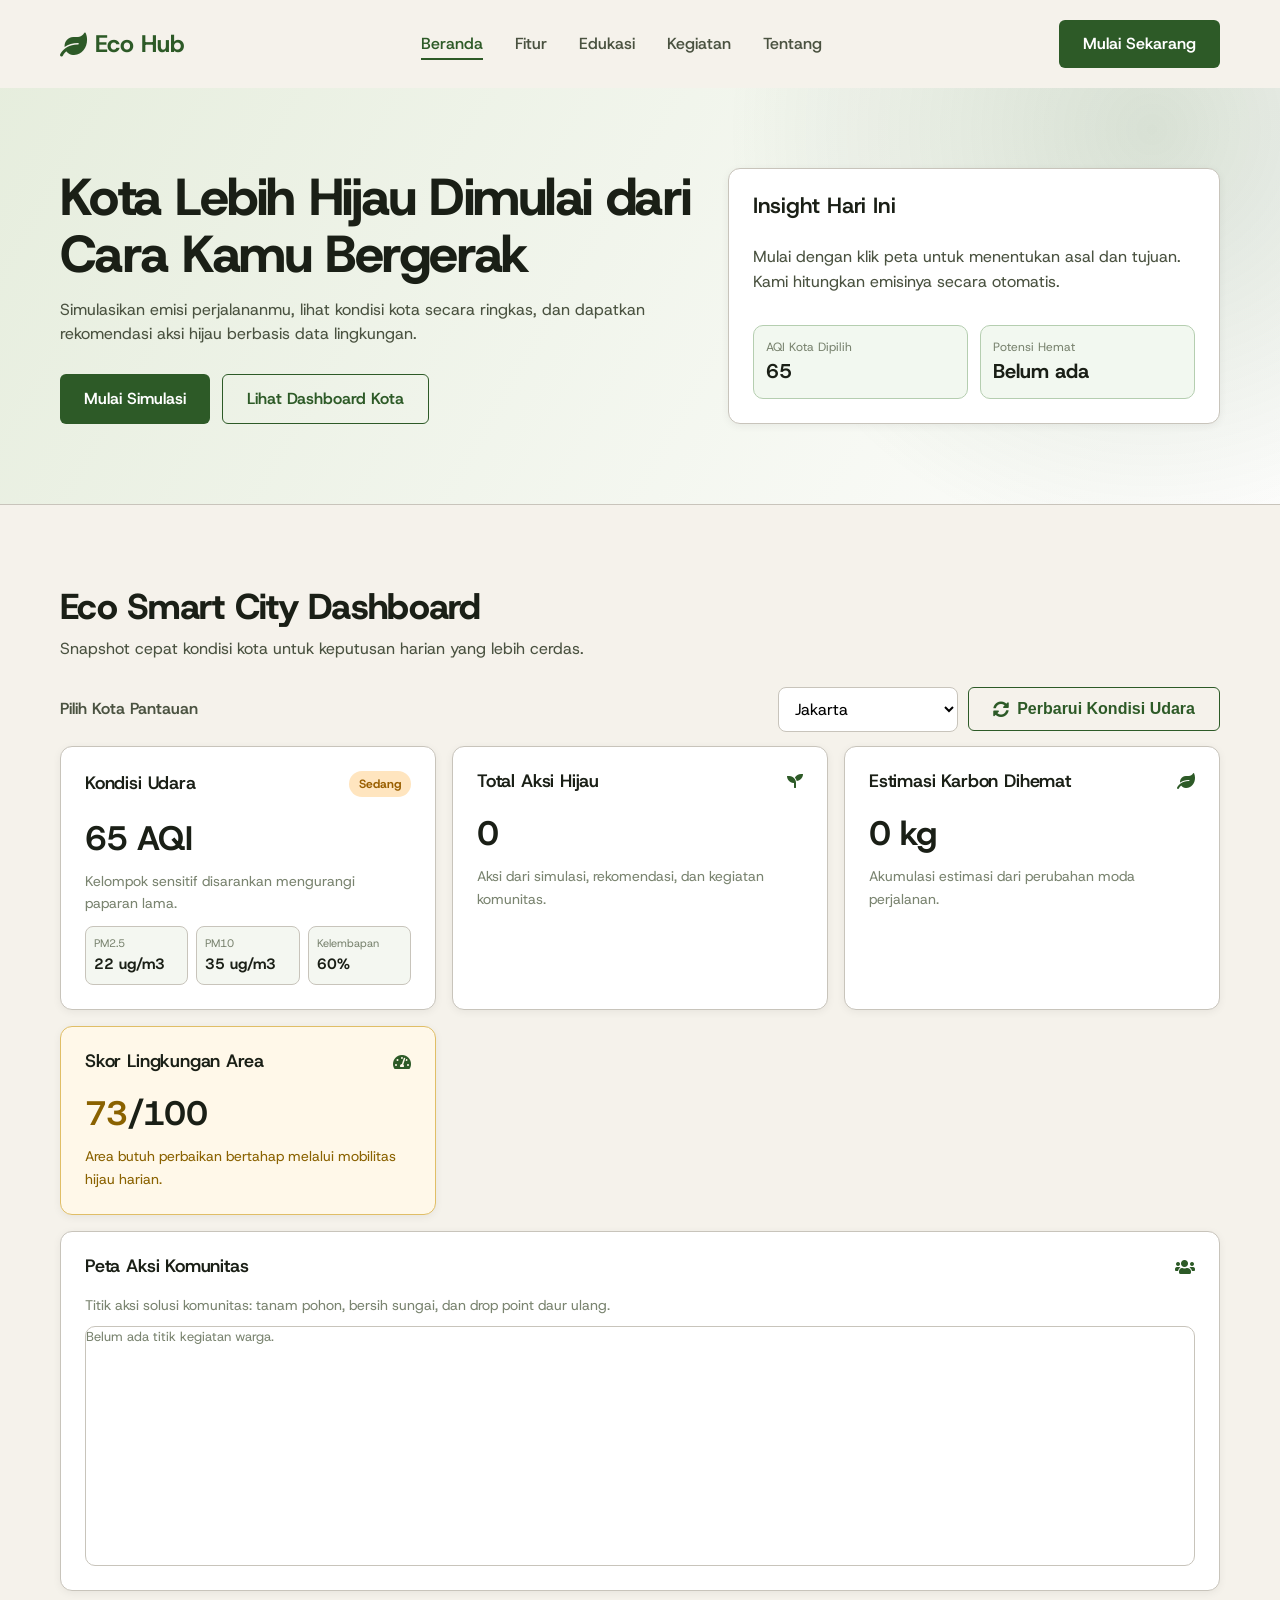
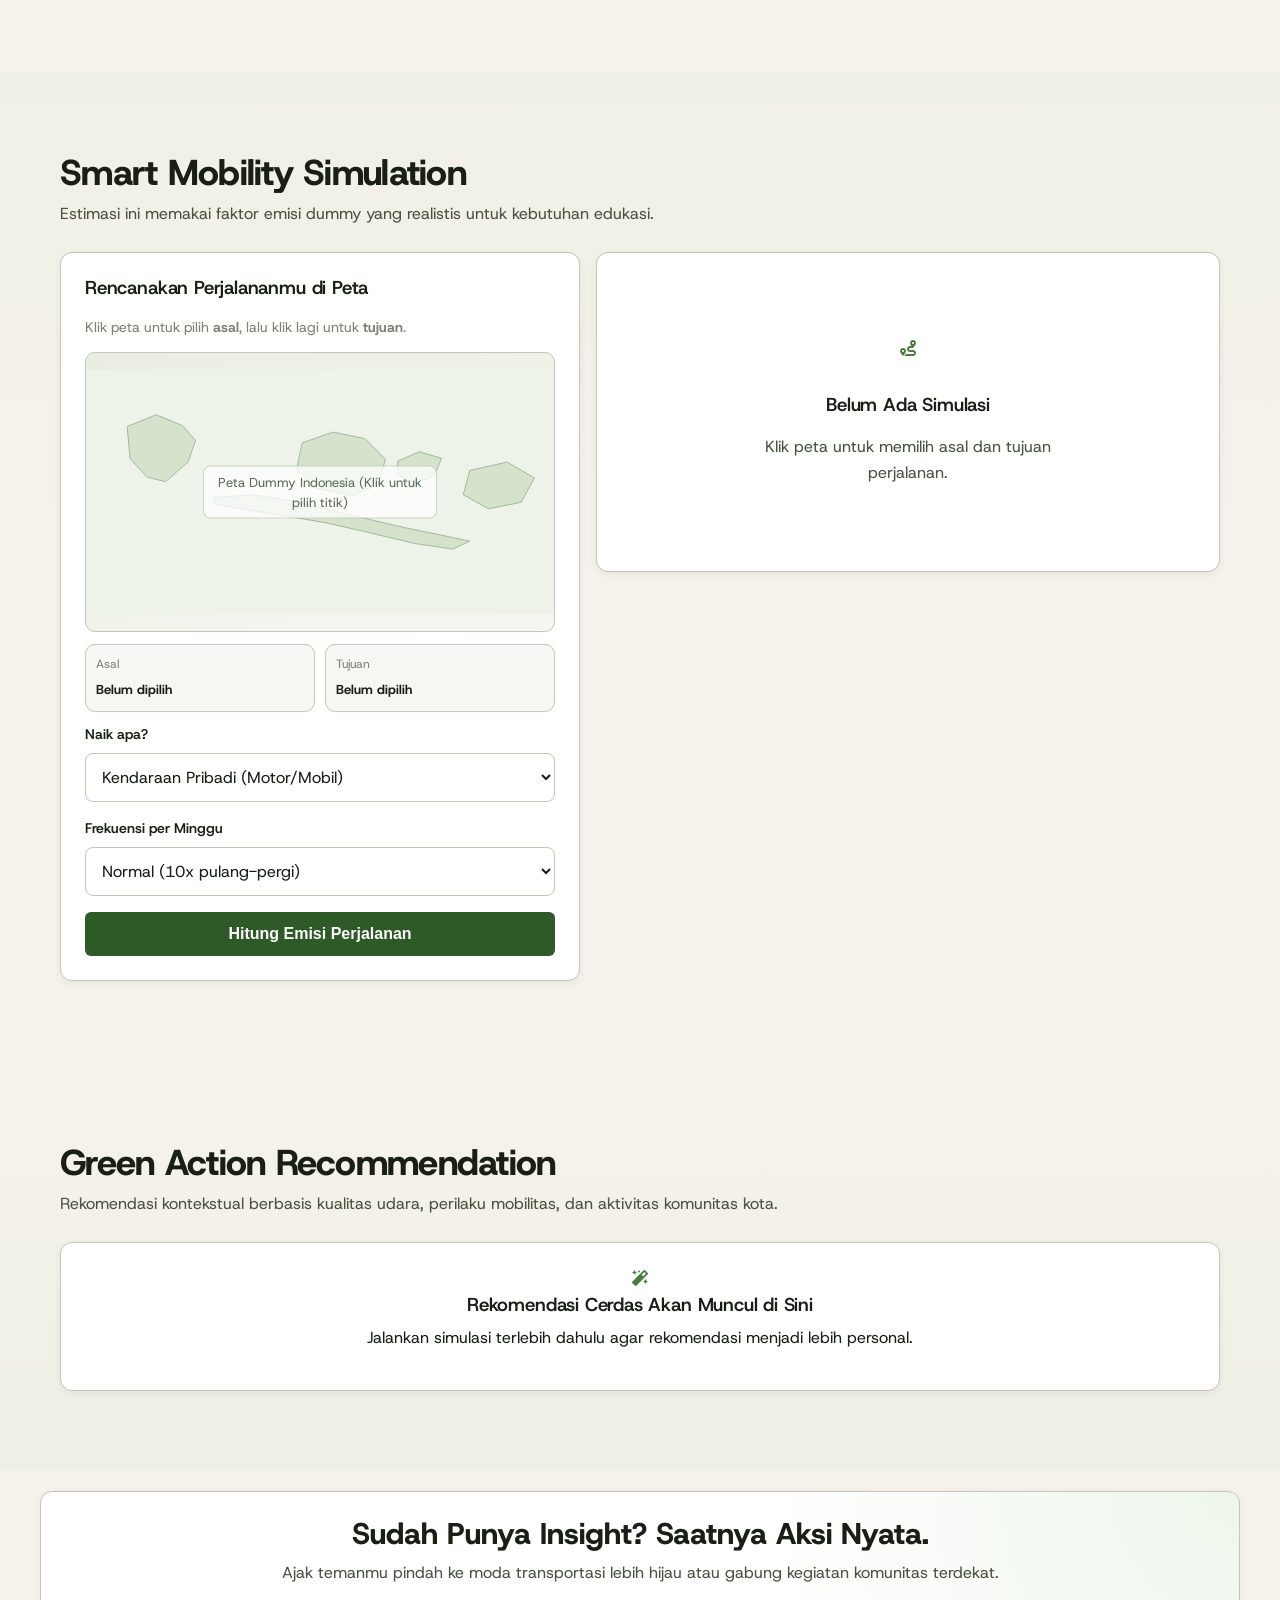
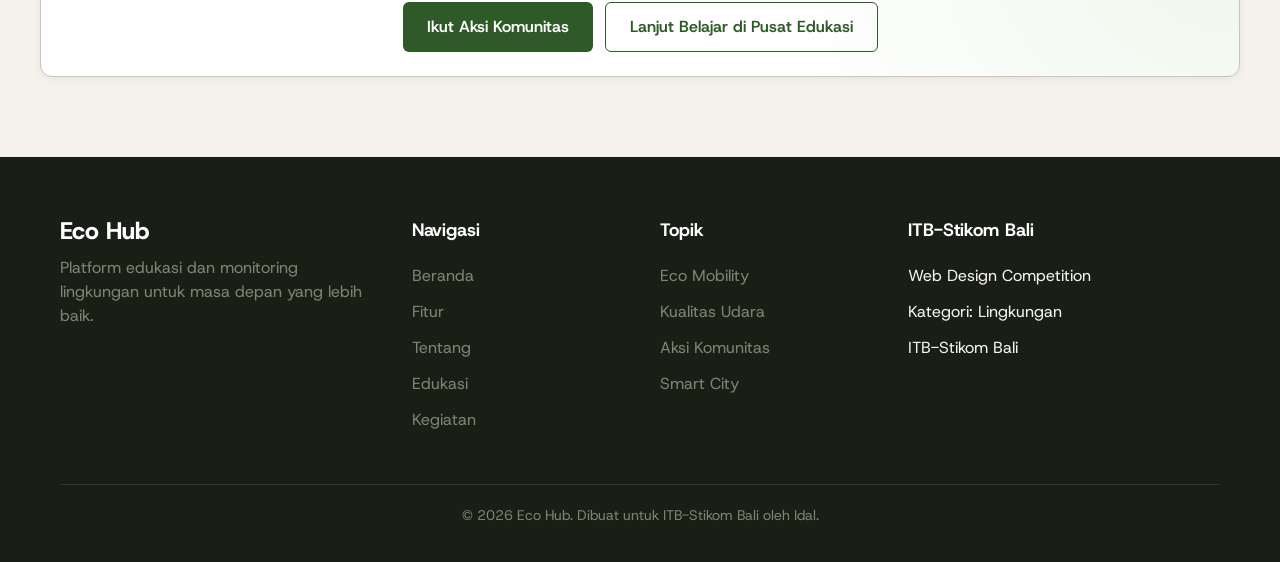
==== index.html @ 8e0c5261 "Initial commit" ====
<!doctype html>
<html lang="id">
  <head>
    <meta charset="UTF-8" />
    <meta name="viewport" content="width=device-width, initial-scale=1.0" />
    <title>Eco Hub - Eco Smart Mobility & City Insights</title>
    <meta
      name="description"
      content="Platform eco-smart city untuk simulasi mobilitas, insight emisi, kualitas udara, dan rekomendasi aksi hijau personal."
    />

    <link rel="preconnect" href="https://fonts.googleapis.com" />
    <link rel="preconnect" href="https://fonts.gstatic.com" crossorigin />
    <link
      href="https://fonts.googleapis.com/css2?family=Host+Grotesk:ital,wght@0,300;0,400;0,500;0,600;0,700;0,800;1,400&display=swap"
      rel="stylesheet"
    />

    <link rel="stylesheet" href="css/main.css" />
    <link rel="stylesheet" href="css/components.css" />
    <link rel="stylesheet" href="css/pages/mobility.css" />
  </head>

  <body>
    <nav class="navbar">
      <div class="container nav-container">
        <a href="index.html" class="nav-brand">
          <i class="fas fa-leaf" color="var(--color-green-primary)"></i>
          Eco Hub
        </a>

        <div class="nav-menu hide-mobile">
          <a href="index.html" class="nav-link active">Beranda</a>
          <a href="fitur.html" class="nav-link">Fitur</a>
          <a href="konten.html" class="nav-link">Edukasi</a>
          <a href="kegiatan.html" class="nav-link">Kegiatan</a>
          <a href="about.html" class="nav-link">Tentang</a>
        </div>

        <a href="index.html#mobility-sim" class="btn btn-primary hide-mobile">Mulai Sekarang</a>

        <button class="hamburger" aria-label="Menu">
          <span></span>
          <span></span>
          <span></span>
        </button>
      </div>
    </nav>

    <div class="mobile-menu-overlay"></div>
    <div class="mobile-menu">
      <div class="mobile-nav-list">
        <a href="index.html" class="mobile-nav-link">Beranda</a>
        <a href="fitur.html" class="mobile-nav-link">Fitur</a>
        <a href="konten.html" class="mobile-nav-link">Edukasi</a>
        <a href="kegiatan.html" class="mobile-nav-link">Kegiatan</a>
        <a href="about.html" class="mobile-nav-link">Tentang</a>
        <a href="index.html#mobility-sim" class="btn btn-primary btn-full" style="margin-top: 20px">Mulai Sekarang</a>
      </div>
    </div>

    <header class="mobility-hero section">
      <div class="container hero-wrap fade-up">
        <div class="hero-text">
          <h1>Kota Lebih Hijau Dimulai dari Cara Kamu Bergerak</h1>
          <p>
            Simulasikan emisi perjalananmu, lihat kondisi kota secara ringkas,
            dan dapatkan rekomendasi aksi hijau berbasis data lingkungan.
          </p>
          <div class="hero-actions">
            <a href="#mobility-sim" class="btn btn-primary">Mulai Simulasi</a>
            <a href="#city-dashboard" class="btn btn-outline">Lihat Dashboard Kota</a>
          </div>
        </div>
        <div class="hero-insight card fade-up" style="animation-delay: 0.1s">
          <h3>Insight Hari Ini</h3>
          <p id="hero-insight-text">Memuat insight kota...</p>
          <div class="insight-kpis">
            <div>
              <span class="kpi-label">AQI Kota Dipilih</span>
              <strong id="hero-aqi">--</strong>
            </div>
            <div>
              <span class="kpi-label">Potensi Hemat</span>
              <strong id="hero-saving">--</strong>
            </div>
          </div>
        </div>
      </div>
    </header>

    <section id="city-dashboard" class="section">
      <div class="container">
        <div class="section-head fade-up">
          <h2>Eco Smart City Dashboard</h2>
          <p>Snapshot cepat kondisi kota untuk keputusan harian yang lebih cerdas.</p>
        </div>

        <div class="dashboard-toolbar fade-up" style="animation-delay: 0.05s">
          <label for="dashboard-city-select">Pilih Kota Pantauan</label>
          <div class="toolbar-controls">
            <select id="dashboard-city-select" aria-label="Pilih kota untuk kondisi udara">
              <option value="Jakarta">Jakarta</option>
              <option value="Bandung">Bandung</option>
              <option value="Bekasi">Bekasi</option>
              <option value="Bogor">Bogor</option>
              <option value="Depok">Depok</option>
              <option value="Tangerang">Tangerang</option>
              <option value="Semarang">Semarang</option>
              <option value="Surabaya">Surabaya</option>
              <option value="Malang">Malang</option>
              <option value="Yogyakarta">Yogyakarta</option>
              <option value="Denpasar">Denpasar</option>
              <option value="Medan">Medan</option>
              <option value="Palembang">Palembang</option>
              <option value="Batam">Batam</option>
              <option value="Pontianak">Pontianak</option>
              <option value="Balikpapan">Balikpapan</option>
              <option value="Samarinda">Samarinda</option>
              <option value="Banjarmasin">Banjarmasin</option>
              <option value="Makassar">Makassar</option>
              <option value="Manado">Manado</option>
            </select>
            <button id="refresh-dashboard-aqi" class="btn btn-outline" type="button">
              <i class="fas fa-sync-alt" size="16" aria-hidden="true"></i>
              <span class="btn-label">Perbarui Kondisi Udara</span>
            </button>
          </div>
        </div>

        <div class="dashboard-grid">
          <article class="city-widget card dashboard-card-air fade-up" style="animation-delay: 0.1s">
            <div class="widget-head">
              <h3>Kondisi Udara</h3>
              <span id="aqi-badge" class="state-chip">Memuat...</span>
            </div>
            <div class="widget-value"><span id="dashboard-aqi">--</span> AQI</div>
            <p id="aqi-desc" class="widget-note">Data sedang disiapkan.</p>
            <div class="air-detail-grid">
              <div>
                <small>PM2.5</small>
                <strong id="dashboard-pm25">--</strong>
              </div>
              <div>
                <small>PM10</small>
                <strong id="dashboard-pm10">--</strong>
              </div>
              <div>
                <small>Kelembapan</small>
                <strong id="dashboard-humidity">--</strong>
              </div>
            </div>
          </article>

          <details id="dashboard-more-mobile" class="dashboard-more-toggle fade-up" style="animation-delay: 0.12s">
            <summary>Lihat Selengkapnya</summary>
          </details>

          <article class="city-widget card dashboard-card-actions fade-up" style="animation-delay: 0.25s">
            <div class="widget-head">
              <h3>Total Aksi Hijau</h3>
              <i class="fas fa-seedling"></i>
            </div>
            <div class="widget-value" id="dashboard-actions">0</div>
            <p class="widget-note">Aksi dari simulasi, rekomendasi, dan kegiatan komunitas.</p>
          </article>

          <article class="city-widget card dashboard-card-saved mobile-more-item fade-up" style="animation-delay: 0.3s">
            <div class="widget-head">
              <h3>Estimasi Karbon Dihemat</h3>
              <i class="fas fa-leaf"></i>
            </div>
            <div class="widget-value"><span id="dashboard-saved">0</span> kg</div>
            <p class="widget-note">Akumulasi estimasi dari perubahan moda perjalanan.</p>
          </article>

          <article class="city-widget card dashboard-card-score fade-up" style="animation-delay: 0.35s">
            <div class="widget-head">
              <h3>Skor Lingkungan Area</h3>
              <i class="fas fa-tachometer-alt"></i>
            </div>
            <div class="widget-value"><span id="area-score">--</span>/100</div>
            <p id="area-score-note" class="widget-note">Menunggu data AQI area.</p>
          </article>

          <article class="city-widget card action-map-widget mobile-more-item fade-up" style="animation-delay: 0.4s">
            <div class="widget-head">
              <h3>Peta Aksi Komunitas</h3>
              <i class="fas fa-users"></i>
            </div>
            <p class="widget-note">Titik aksi solusi komunitas: tanam pohon, bersih sungai, dan drop point daur ulang.</p>
            <div id="community-action-map" class="community-action-map" aria-label="Peta aksi komunitas"></div>
          </article>

        </div>
      </div>
    </section>

    <section id="mobility-sim" class="section mobility-section">
      <div class="container">
        <div class="section-head fade-up">
          <h2>Smart Mobility Simulation</h2>
          <p>Estimasi ini memakai faktor emisi dummy yang realistis untuk kebutuhan edukasi.</p>
        </div>

        <div class="mobility-layout">
          <form id="mobility-form" class="card mobility-form fade-up" aria-label="Form simulasi mobilitas">
            <h3>Rencanakan Perjalananmu di Peta</h3>
            <p class="widget-note">
              Klik peta untuk pilih <strong>asal</strong>, lalu klik lagi untuk <strong>tujuan</strong>.
            </p>

            <div id="mobility-map" class="mobility-map" aria-label="Peta rute mobilitas"></div>

            <div class="point-grid">
              <div class="point-pill">
                <span>Asal</span>
                <strong id="from-point-label">Belum dipilih</strong>
              </div>
              <div class="point-pill">
                <span>Tujuan</span>
                <strong id="to-point-label">Belum dipilih</strong>
              </div>
            </div>

            <div class="form-group">
              <label for="mode-select">Naik apa?</label>
              <select id="mode-select" required>
                <option value="walk">Jalan Kaki</option>
                <option value="bike">Sepeda</option>
                <option value="bus">Bus / Transportasi Umum</option>
                <option value="carpool">Carpool</option>
                <option value="motor" selected>Kendaraan Pribadi (Motor/Mobil)</option>
              </select>
            </div>

            <div class="form-group">
              <label for="trips-week">Frekuensi per Minggu</label>
              <select id="trips-week">
                <option value="5">Ringan (5x pulang-pergi)</option>
                <option value="10" selected>Normal (10x pulang-pergi)</option>
                <option value="14">Padat (14x pulang-pergi)</option>
              </select>
            </div>

            <button id="simulate-btn" type="submit" class="btn btn-primary btn-full" disabled>Hitung Emisi Perjalanan</button>
          </form>

          <div class="mobility-result-col">
            <article id="mobility-empty" class="card empty-state fade-up" style="animation-delay: 0.1s">
              <i class="fas fa-route"></i>
              <h3>Belum Ada Simulasi</h3>
              <p>Isi parameter perjalanan untuk melihat perbandingan emisi dan insight personal.</p>
            </article>

            <article id="mobility-result" class="card result-card hidden" aria-live="polite">
              <div class="result-head">
                <h3>Ringkasan Simulasi</h3>
                <span id="result-tag" class="state-chip good">Potensi Hemat Tinggi</span>
              </div>

              <div class="route-grid">
                <div>
                  <div class="result-label">Jarak Rute</div>
                  <div class="result-number"><span id="route-distance">0</span> km</div>
                </div>
                <div>
                  <div class="result-label">Estimasi Waktu</div>
                  <div class="result-number"><span id="route-eta">0m</span></div>
                </div>
              </div>

              <div class="result-grid">
                <div>
                  <div class="result-label">Emisi Pilihanmu</div>
                  <div class="result-number"><span id="current-emission">0</span> kg/minggu</div>
                </div>
                <div>
                  <div class="result-label">Emisi Moda Saran</div>
                  <div class="result-number"><span id="target-emission">0</span> kg/minggu</div>
                </div>
                <div>
                  <div class="result-label">Penghematan</div>
                  <div class="result-number text-primary"><span id="saved-emission">0</span> kg/minggu</div>
                </div>
              </div>

              <div id="simulation-insight" class="main-insight"></div>
              <div id="population-insight" class="sub-insight"></div>
              <details class="mode-details">
                <summary>Lihat detail emisi per moda</summary>
                <div id="mode-comparison" class="mode-comparison" aria-label="Perbandingan emisi antar moda"></div>
              </details>

              <div class="export-actions">
                <button id="export-png-btn" type="button" class="btn btn-outline">Ekspor Ringkasan PNG</button>
              </div>
            </article>
          </div>
        </div>
      </div>
    </section>

    <section class="section recommendation-section">
      <div class="container">
        <div class="section-head fade-up">
          <h2>Green Action Recommendation</h2>
          <p>Rekomendasi kontekstual berbasis kualitas udara, perilaku mobilitas, dan aktivitas komunitas kota.</p>
        </div>

        <div id="recommendation-grid" class="recommendation-grid">
          <article class="card recommendation-empty fade-up">
            <i class="fas fa-magic"></i>
            <h3>Rekomendasi Cerdas Akan Muncul di Sini</h3>
            <p>Jalankan simulasi terlebih dahulu agar rekomendasi menjadi lebih personal.</p>
          </article>
        </div>
      </div>
    </section>

    

    <section class="section cta-zone">
      <div class="container card cta-card fade-up">
        <h2>Sudah Punya Insight? Saatnya Aksi Nyata.</h2>
        <p>Ajak temanmu pindah ke moda transportasi lebih hijau atau gabung kegiatan komunitas terdekat.</p>
        <div class="cta-actions">
          <a href="kegiatan.html" class="btn btn-primary">Ikut Aksi Komunitas</a>
          <a href="konten.html" class="btn btn-outline">Lanjut Belajar di Pusat Edukasi</a>
        </div>
      </div>
    </section>

    <footer class="footer">
      <div class="container">
        <div class="footer-grid">
          <div class="footer-brand">
            <h3>Eco Hub</h3>
            <p class="footer-tagline">
              Platform edukasi dan monitoring lingkungan untuk masa depan yang
              lebih baik.
            </p>
</div>

          <div class="footer-links">
            <div class="footer-heading">Navigasi</div>
            <ul>
              <li><a href="index.html">Beranda</a></li>
              <li><a href="fitur.html">Fitur</a></li>
              <li><a href="about.html">Tentang</a></li>
              <li><a href="konten.html">Edukasi</a></li>
              <li><a href="kegiatan.html">Kegiatan</a></li>
            </ul>
          </div>

          <div class="footer-links">
            <div class="footer-heading">Topik</div>
            <ul>
              <li><a href="#">Eco Mobility</a></li>
              <li><a href="#">Kualitas Udara</a></li>
              <li><a href="#">Aksi Komunitas</a></li>
              <li><a href="#">Smart City</a></li>
            </ul>
          </div>

          <div class="footer-links">
            <div class="footer-heading">ITB-Stikom Bali</div>
            <ul>
              <li>Web Design Competition</li>
              <li>Kategori: Lingkungan</li>
              <li>ITB-Stikom Bali</li>
            </ul>
          </div>
        </div>

        <div class="footer-bottom">
          <p>&copy; 2026 Eco Hub. Dibuat untuk ITB-Stikom Bali oleh Idal.</p>
        </div>
      </div>
    </footer>

    <script src="js/main.js"></script>
    <script src="js/mobility.js"></script>
    <script>
    </script>
    <script>
      if ((location.protocol ==="http:" || location.protocol ==="https:") &&"serviceWorker" in navigator) {
        window.addEventListener("load", () => {
          navigator.serviceWorker
            .register("sw.js")
            .catch((err) => console.log("SW error", err));
        });
      }
    </script>
  </body>
</html>
---- css/main.css ----
@import url("https://cdnjs.cloudflare.com/ajax/libs/font-awesome/5.15.1/css/all.min.css");

:root {
  /* Backgrounds */
  --color-bg-primary: #f5f2eb;
  /* Warm off-white — main background */
  --color-bg-secondary: #edeae1;
  /* Slightly darker warm white */
  --color-bg-white: #ffffff;
  /* Explicit white for legacy page CSS */
  --color-bg-dark: #1a1f16;
  /* Deep forest dark — used for sections */
  --color-bg-card: #ffffff;
  /* Pure white cards */

  /* Brand Colors */
  --color-green-primary: #2d5a27;
  /* Deep forest green — primary brand */
  --color-green-mid: #4a7c42;
  /* Mid green — secondary elements */
  --color-green-light: #8cb87e;
  /* Light green — accents */
  --color-green-pale: #d4e8cd;
  /* Pale green — tag backgrounds */

  /* Accent */
  --color-earth: #8b6914;
  /* Earth brown — warm accent */
  --color-amber: #d4870c;
  /* Amber — alert/warning states */
  --color-red-alert: #c0392b;
  /* Alert red — poor air quality */

  /* Text */
  --color-text-primary: #1a1f16;
  /* Near-black — main text */
  --color-text-secondary: #4a5240;
  /* Dark gray-green — secondary text */
  --color-text-muted: #7a8470;
  /* Muted — captions, meta */
  --color-text-on-dark: #f5f2eb;
  /* Light text on dark backgrounds */

  /* Borders & Dividers */
  --color-border: #c8c4bb;
  --color-border-green: #b5ceb0;

  /* Utility */
  --color-white: #ffffff;
  --color-black: #000000;
  --card-radius: 12px;
  --card-shadow: 0 2px 8px rgba(0, 0, 0, 0.06);
  --card-shadow-hover: 0 6px 14px rgba(0, 0, 0, 0.09);

  /* Spacing */
  --spacing-xs: 4px;
  --spacing-sm: 8px;
  --spacing-md: 16px;
  --spacing-lg: 24px;
  --spacing-xl: 32px;
  --spacing-2xl: 48px;
  --spacing-3xl: 64px;

  /* Container */
  --container-width: 1200px;
  --container-padding: 20px;
  --container-padding-mobile: clamp(16px, 4.5vw, 24px);
}

/* Reset & Base */
*,
*::before,
*::after {
  box-sizing: border-box;
  margin: 0;
  padding: 0;
}

html {
  scroll-behavior: smooth;
  scroll-padding-top: 92px;
}

body {
  font-family: "Host Grotesk", sans-serif;
  background-color: var(--color-bg-primary);
  color: var(--color-text-primary);
  line-height: 1.5;
  -webkit-font-smoothing: antialiased;
  text-rendering: optimizeLegibility;
}

:focus-visible {
  outline: 2px solid var(--color-green-primary);
  outline-offset: 2px;
}

img {
  max-width: 100%;
  display: block;
}

iframe,
video,
canvas,
svg {
  max-width: 100%;
}

a {
  text-decoration: none;
  color: inherit;
  transition: color 0.3s ease;
}

ul {
  list-style: none;
}

/* Typography */
h1,
h2,
h3,
h4,
h5,
h6 {
  font-weight: 800;
  line-height: 1.2;
  margin-bottom: var(--spacing-sm);
}

p {
  font-weight: 400;
  margin-bottom: var(--spacing-md);
}

/* Utility Classes */
.container {
  max-width: var(--container-width);
  margin: 0 auto;
  padding: 0 var(--container-padding);
}

.text-center {
  text-align: center;
}

.text-muted {
  color: var(--color-text-muted);
}

.text-white {
  color: var(--color-white);
}

.text-primary {
  color: var(--color-green-primary);
}

.flex {
  display: flex;
}

.flex-col {
  flex-direction: column;
}

.items-center {
  align-items: center;
}

.justify-between {
  justify-content: space-between;
}

.justify-center {
  justify-content: center;
}

.gap-sm {
  gap: var(--spacing-sm);
}

.gap-md {
  gap: var(--spacing-md);
}

.gap-lg {
  gap: var(--spacing-lg);
}

.grid {
  display: grid;
}

.section {
  padding: 80px 0;
}

.hero-subtext,
.section-head p {
  max-width: 72ch;
}

/* Animation utilities */
.fade-up {
  opacity: 0;
  transform: translateY(20px);
  transition:
    opacity 0.6s ease-out,
    transform 0.6s ease-out;
}

.fade-up.visible {
  opacity: 1;
  transform: translateY(0);
}

.page-fade {
  animation: fadeIn 0.5s ease-out;
}

@keyframes fadeIn {
  from {
    opacity: 0;
  }

  to {
    opacity: 1;
  }
}

/* Mobile responsive utils */
@media (max-width: 768px) {
  html,
  body {
    max-width: 100%;
  }

  body {
    overflow-x: hidden;
  }

  .container {
    width: 100%;
    padding-left: var(--container-padding-mobile);
    padding-right: var(--container-padding-mobile);
  }

  .container > * {
    min-width: 0;
    max-width: 100%;
  }

  .hero-wrap,
  .hero-grid,
  .carbon-grid,
  .features-grid,
  .dashboard-grid,
  .mobility-layout,
  .tracker-layout,
  .kontak-layout,
  .content-layout,
  .mission-grid,
  .values-grid,
  .team-grid,
  .articles-grid,
  .articles-grid-layout {
    min-width: 0;
  }

  .card,
  .feature-card,
  .aqi-card,
  .article-card,
  .article-item,
  .widget-card,
  .contact-card,
  .pillar-card,
  .team-card,
  .faq-item,
  .sidebar-card,
  .feed-card,
  .result-found-card,
  .result-not-found-card {
    width: 100%;
    max-width: 100%;
  }

  .hide-mobile {
    display: none !important;
  }

  .section {
    padding: 56px 0;
  }

  h1 {
    line-height: 1.15;
  }

  h2 {
    line-height: 1.2;
  }

  p {
    line-height: 1.65;
  }
}

@media (prefers-reduced-motion: reduce) {
  *,
  *::before,
  *::after {
    animation-duration: 0.01ms !important;
    animation-iteration-count: 1 !important;
    transition-duration: 0.01ms !important;
    scroll-behavior: auto !important;
  }
}

.hidden {
  display: none !important;
}

/* Unified Banner (fitur/about/konten/kontak) */
header.unified-banner {
  background:
    radial-gradient(circle at 90% 10%, rgba(45, 90, 39, 0.14), transparent 32%),
    linear-gradient(120deg, rgba(212, 232, 205, 0.42), rgba(255, 255, 255, 0.9)) !important;
  border-bottom: 1px solid var(--color-border) !important;
  text-align: left !important;
}

header.unified-banner .container {
  max-width: var(--container-width);
}

header.unified-banner h1 {
  font-size: clamp(42px, 5vw, 64px) !important;
  line-height: 1.1 !important;
  letter-spacing: -0.03em !important;
  color: var(--color-text-primary) !important;
  margin-bottom: 16px !important;
}

header.unified-banner .hero-subtext,
header.unified-banner > .container > p {
  max-width: 860px !important;
  color: var(--color-text-secondary) !important;
  font-size: clamp(18px, 1.9vw, 28px) !important;
  line-height: 1.45 !important;
  margin: 0 !important;
}

@media (max-width: 768px) {
  header.unified-banner h1 {
    font-size: 38px !important;
  }

  header.unified-banner .hero-subtext,
  header.unified-banner > .container > p {
    font-size: 18px !important;
  }
}
---- css/components.css ----
/* Buttons */
.btn {
  display: inline-flex;
  align-items: center;
  justify-content: center;
  padding: 12px 24px;
  min-height: 44px;
  border-radius: 6px;
  font-weight: 600;
  font-size: 16px;
  cursor: pointer;
  transition: all 0.3s ease;
  border: none;
  gap: 8px;
}

.btn-primary {
  background-color: var(--color-green-primary);
  color: var(--color-white);
}

.btn-primary:hover {
  background-color: var(--color-green-mid);
  transform: translateY(-2px);
}

.btn-outline {
  background-color: transparent;
  border: 1px solid var(--color-green-primary);
  color: var(--color-green-primary);
}

.btn-outline:hover {
  background-color: var(--color-green-primary);
  color: var(--color-white);
}

.btn-outline-white {
  background-color: transparent;
  border: 1px solid var(--color-white);
  color: var(--color-white);
}

.btn-outline-white:hover {
  background-color: var(--color-white);
  color: var(--color-green-primary);
}

.btn-full {
  width: 100%;
}

/* Cards */
.card {
  background-color: var(--color-bg-card);
  border: 1px solid var(--color-border);
  border-radius: var(--card-radius);
  padding: 24px;
  height: 100%;
  box-shadow: var(--card-shadow);
  transition:
    transform 0.3s ease,
    border-color 0.3s ease,
    box-shadow 0.3s ease;
}

.card:hover {
  border-color: var(--color-green-light);
  transform: translateY(-2px);
  box-shadow: var(--card-shadow-hover);
}

/* Card Consistency (non-.card components) */
.feature-card,
.aqi-card,
.article-card,
.article-item,
.widget-card,
.value-item,
.contact-card,
.pillar-card,
.team-card,
.faq-item,
.sidebar-card,
.feed-card,
.modal-card,
.result-found-card,
.result-not-found-card {
  border-radius: var(--card-radius) !important;
  box-shadow: var(--card-shadow) !important;
}

.feature-card:hover,
.article-card:hover,
.article-item:hover,
.contact-card:hover,
.pillar-card:hover,
.team-card:hover {
  box-shadow: var(--card-shadow-hover);
}

/* Card Typography Hierarchy */
.card h3,
.feature-card h3,
.article-card h3,
.widget-card h3,
.team-card h3,
.faq-toggle,
.sidebar-title {
  font-weight: 600;
  letter-spacing: -0.01em;
}

.card h4,
.contact-card h4,
.pillar-card h4,
.article-content-small h4 {
  font-weight: 600;
}

.card p,
.feature-card p,
.article-item p,
.widget-card p,
.contact-card p,
.team-card p,
.faq-content p,
.widget-note {
  font-weight: 400;
  line-height: 1.6;
}

/* Navbar */
.navbar {
  position: sticky;
  top: 0;
  z-index: 1000;
  background-color: var(--color-bg-primary);
  padding: 20px 0;
  transition: all 0.3s ease;
}

.navbar.scrolled {
  background-color: var(--color-white);
  border-bottom: 1px solid var(--color-border);
  padding: 15px 0;
}

.nav-container {
  display: flex;
  justify-content: space-between;
  align-items: center;
}

.nav-brand {
  font-weight: 700;
  font-size: 24px;
  color: var(--color-green-primary);
  display: flex;
  align-items: center;
  gap: 8px;
}

.nav-brand i,
.widget-head i,
.feature-head i,
.icon-box i,
.cta-link i,
.hero-head .btn i {
  color: var(--color-green-primary);
}

.nav-menu {
  display: flex;
  gap: 32px;
  align-items: center;
}

.nav-link {
  font-weight: 500;
  color: var(--color-text-secondary);
  position: relative;
}

.nav-link:hover,
.nav-link.active {
  color: var(--color-green-primary);
}

.nav-link.active::after {
  content: "";
  position: absolute;
  bottom: -4px;
  left: 0;
  width: 100%;
  height: 2px;
  background-color: var(--color-green-primary);
}

.hamburger {
  display: none;
  flex-direction: column;
  gap: 6px;
  cursor: pointer;
  background: none;
  border: none;
}

.hamburger span {
  display: block;
  width: 24px;
  height: 2px;
  background-color: var(--color-text-primary);
  transition: all 0.3s ease;
}

/* Mobile Menu Drawer */
.mobile-menu-overlay {
  position: fixed;
  top: 0;
  left: 0;
  width: 100%;
  height: 100vh;
  background: rgba(0, 0, 0, 0.5);
  z-index: 998;
  opacity: 0;
  visibility: hidden;
  transition: all 0.3s ease;
}

.mobile-menu {
  position: fixed;
  top: 0;
  left: 0;
  width: 100%;
  background: var(--color-bg-primary);
  padding: 80px 20px 40px;
  z-index: 999;
  transform: translateY(-100%);
  transition: transform 0.4s cubic-bezier(0.16, 1, 0.3, 1);
  box-shadow: 0 4px 12px rgba(0, 0, 0, 0.1);
  max-height: 100vh;
  overflow-y: auto;
}

.mobile-menu.active {
  transform: translateY(0);
}

.mobile-menu-overlay.active {
  opacity: 1;
  visibility: visible;
}

.mobile-nav-list {
  display: flex;
  flex-direction: column;
  gap: 32px;
  text-align: center;
}

.mobile-nav-link {
  font-size: 20px;
  font-weight: 600;
  color: var(--color-text-primary);
}

/* Quick Start CTA Overlay */
.quick-start-overlay {
  position: fixed;
  inset: 0;
  background: rgba(0, 0, 0, 0.45);
  display: flex;
  align-items: center;
  justify-content: center;
  padding: 20px;
  opacity: 0;
  visibility: hidden;
  transition: opacity 0.2s ease;
  z-index: 1100;
}

.quick-start-overlay.active {
  opacity: 1;
  visibility: visible;
}

.quick-start-sheet {
  width: min(520px, 100%);
  background: var(--color-bg-white);
  border: 1px solid var(--color-border);
  border-radius: 14px;
  padding: 22px;
  box-shadow: 0 12px 28px rgba(0, 0, 0, 0.16);
}

.quick-start-sheet h3 {
  margin: 0 0 8px;
  font-size: 24px;
}

.quick-start-sheet p {
  margin: 0 0 16px;
  color: var(--color-text-secondary);
}

.quick-start-actions {
  display: grid;
  gap: 10px;
}

.quick-start-close {
  margin-top: 14px;
  border: 0;
  background: transparent;
  color: var(--color-text-muted);
  font: inherit;
  cursor: pointer;
  padding: 4px 0;
}

.quick-start-close:hover {
  color: var(--color-text-primary);
}

/* Footer */
.footer {
  background-color: var(--color-bg-dark);
  color: var(--color-text-on-dark);
  padding: 60px 0 20px;
}

.footer-grid {
  display: grid;
  grid-template-columns: 1.5fr 1fr 1fr 1.5fr;
  gap: 40px;
  margin-bottom: 40px;
}

.footer-brand h3 {
  color: var(--color-white);
  font-size: 24px;
  margin-bottom: 10px;
}

.footer-tagline {
  color: var(--color-text-muted);
  margin-bottom: 20px;
}

.footer-heading {
  color: var(--color-white);
  font-size: 18px;
  font-weight: 700;
  margin-bottom: 20px;
}

.footer-links li {
  margin-bottom: 12px;
}

.footer-links a {
  color: var(--color-text-muted);
}

.footer-links a:hover {
  color: var(--color-green-light);
}

.footer-bottom {
  border-top: 1px solid rgba(255, 255, 255, 0.1);
  padding-top: 20px;
  text-align: center;
  color: var(--color-text-muted);
  font-size: 14px;
}

/* Scroll to top */
.scroll-top {
  position: fixed;
  bottom: 20px;
  right: 20px;
  width: 48px;
  height: 48px;
  background-color: var(--color-green-primary);
  color: white;
  border-radius: 50%;
  display: flex;
  align-items: center;
  justify-content: center;
  cursor: pointer;
  opacity: 0;
  visibility: hidden;
  transition: all 0.3s ease;
  z-index: 900;
  border: none;
}

.scroll-top.visible {
  opacity: 1;
  visibility: visible;
}

@media (max-width: 1024px) {
  .footer-grid {
    grid-template-columns: 1fr 1fr;
  }
}

@media (max-width: 768px) {
  .nav-menu {
    display: none;
  }

  .hamburger {
    display: flex;
  }

  .footer-grid {
    grid-template-columns: 1fr;
    gap: 24px;
  }

  .btn {
    width: 100%;
  }

  .card {
    padding: 20px;
  }

  .card:hover,
  .feature-card:hover,
  .article-card:hover,
  .article-item:hover,
  .contact-card:hover,
  .pillar-card:hover,
  .team-card:hover {
    transform: none;
    box-shadow: var(--card-shadow);
  }

  .nav-brand {
    font-size: 22px;
  }
}

/* Forms (Standardized) */
.form-group {
  margin-bottom: 20px;
  display: flex;
  flex-direction: column;
  width: 100%;
}

.form-group label {
  display: block;
  font-size: 14px;
  font-weight: 600;
  margin-bottom: 8px;
  color: var(--color-text-primary);
}

.form-group input,
.form-group select,
.form-group textarea {
  width: 100%;
  padding: 14px 16px;
  border: 1px solid var(--color-border);
  border-radius: 6px;
  background-color: var(--color-white);
  font-family: inherit;
  font-size: 16px;
  color: var(--color-text-primary);
  transition: all 0.3s ease;
  resize: vertical;
}

.form-group input:focus,
.form-group select:focus,
.form-group textarea:focus {
  outline: none;
  border-color: var(--color-green-primary);
  box-shadow: 0 0 0 3px rgba(45, 90, 39, 0.1);
}
---- css/pages/mobility.css ----
.mobility-hero {
  background:
    radial-gradient(circle at 90% 10%, rgba(45, 90, 39, 0.16), transparent 35%),
    linear-gradient(120deg, rgba(212, 232, 205, 0.45), rgba(255, 255, 255, 0.9));
  border-bottom: 1px solid var(--color-border);
}

.hero-wrap {
  display: grid;
  grid-template-columns: 1.3fr 1fr;
  gap: 28px;
  align-items: stretch;
}

.hero-text h1 {
  font-size: 52px;
  line-height: 1.1;
  margin-bottom: 16px;
  letter-spacing: -0.03em;
}

.hero-text p {
  color: var(--color-text-secondary);
  max-width: 640px;
}

.hero-actions {
  margin-top: 28px;
  display: flex;
  gap: 12px;
  flex-wrap: wrap;
}

.hero-insight {
  display: flex;
  flex-direction: column;
  justify-content: space-between;
}

.hero-insight h3 {
  font-size: 22px;
  margin-bottom: 10px;
}

.hero-insight p {
  color: var(--color-text-secondary);
}

.insight-kpis {
  display: grid;
  grid-template-columns: 1fr 1fr;
  gap: 12px;
}

.insight-kpis div {
  border: 1px solid var(--color-border-green);
  border-radius: 10px;
  padding: 12px;
  background: rgba(212, 232, 205, 0.3);
}

.kpi-label {
  display: block;
  font-size: 12px;
  color: var(--color-text-muted);
}

.insight-kpis strong {
  font-size: 20px;
}

.section-head {
  margin-bottom: 26px;
}

.section-head h2 {
  font-size: 36px;
  letter-spacing: -0.02em;
}

.section-head p {
  margin: 0;
  color: var(--color-text-secondary);
}

.dashboard-grid {
  display: grid;
  grid-template-columns: repeat(12, minmax(0, 1fr));
  gap: 16px;
}

.dashboard-toolbar {
  display: flex;
  justify-content: space-between;
  align-items: center;
  gap: 12px;
  margin-bottom: 14px;
}

.dashboard-toolbar label {
  font-weight: 600;
  color: var(--color-text-secondary);
}

.toolbar-controls {
  display: flex;
  gap: 10px;
  align-items: center;
}

.toolbar-controls select {
  border: 1px solid var(--color-border);
  border-radius: 8px;
  background: #fff;
  padding: 10px 12px;
  min-width: 180px;
  font: inherit;
}

#refresh-dashboard-aqi.is-loading {
  opacity: 0.7;
}

.mobility-form .btn.is-loading {
  opacity: 0.88;
  cursor: wait;
}

.btn-inline-spinner {
  width: 14px;
  height: 14px;
  border-radius: 50%;
  border: 2px solid currentColor;
  border-right-color: transparent;
  animation: mobilitySpin 0.85s linear infinite;
}

@keyframes mobilitySpin {
  to {
    transform: rotate(360deg);
  }
}

.city-widget {
  min-height: 160px;
  grid-column: span 4;
}

.action-map-widget {
  grid-column: span 12;
}

.community-action-map {
  width: 100%;
  height: 240px;
  border: 1px solid var(--color-border);
  border-radius: 10px;
  overflow: hidden;
  margin-top: 10px;
}

.fallback-map-ui {
  position: relative;
  overflow: hidden;
  background: linear-gradient(160deg, #e8efe2, #f4f7f1);
}

.fallback-map-bg {
  position: absolute;
  inset: 0;
  pointer-events: none;
}

.fallback-indo-svg {
  position: absolute;
  inset: 0;
  width: 100%;
  height: 100%;
}

.fallback-map-title {
  position: absolute;
  left: 50%;
  top: 50%;
  transform: translate(-50%, -50%);
  color: #5b6d5a;
  font-size: 13px;
  text-align: center;
  background: rgba(255, 255, 255, 0.74);
  border: 1px solid rgba(115, 140, 109, 0.35);
  border-radius: 8px;
  padding: 6px 10px;
}

.fallback-map-layer {
  position: absolute;
  inset: 0;
}

.fallback-map-point-btn {
  position: absolute;
  width: 12px;
  height: 12px;
  border-radius: 50%;
  transform: translate(-50%, -50%);
  border: 2px solid #fff;
  background: #1f4f8f;
  box-shadow: 0 2px 6px rgba(0, 0, 0, 0.25);
  cursor: pointer;
  z-index: 2;
}

.fallback-map-point-btn:hover {
  background: #2d5a27;
}

.fallback-map-hint {
  position: absolute;
  left: 10px;
  bottom: 10px;
  z-index: 1;
  font-size: 12px;
  color: var(--color-text-secondary);
  background: rgba(255, 255, 255, 0.88);
  border: 1px solid var(--color-border);
  border-radius: 6px;
  padding: 4px 8px;
}

.fallback-map-dot {
  position: absolute;
  width: 12px;
  height: 12px;
  border-radius: 50%;
  transform: translate(-50%, -50%);
  border: 2px solid #fff;
  box-shadow: 0 2px 6px rgba(0, 0, 0, 0.25);
}

.fallback-map-dot.from {
  background: #1f4f8f;
}

.fallback-map-dot.to {
  background: #2d5a27;
}

.fallback-map-line {
  position: absolute;
  height: 2px;
  background: #2d5a27;
  transform-origin: left center;
  opacity: 0.85;
}

.fallback-map-list {
  display: grid;
  gap: 10px;
  padding: 10px;
}

.fallback-map-item {
  border: 1px solid var(--color-border);
  border-radius: 10px;
  background: #fff;
  padding: 10px;
  display: grid;
  gap: 6px;
}

.fallback-map-item span,
.fallback-map-empty {
  color: var(--color-text-muted);
  font-size: 13px;
}

.map-detail-link {
  display: inline-block;
  margin-top: 8px;
  padding: 6px 10px;
  border-radius: 8px;
  background: var(--color-green-primary);
  color: #fff;
  font-size: 12px;
  font-weight: 600;
}

.map-detail-link:hover {
  background: var(--color-green-mid);
}

.leaflet-popup-content .map-detail-link,
.leaflet-popup-content .map-detail-link:visited,
.leaflet-popup-content .map-detail-link:hover,
.leaflet-popup-content .map-detail-link:active {
  color: #fff;
  text-decoration: none;
  font-weight: 600;
}

.widget-head {
  display: flex;
  align-items: center;
  justify-content: space-between;
  margin-bottom: 16px;
}

.widget-head h3 {
  font-size: 18px;
  margin: 0;
}

.widget-value {
  font-size: 34px;
  font-weight: 700;
  letter-spacing: -0.02em;
  margin-bottom: 6px;
}

.widget-note {
  margin: 0;
  color: var(--color-text-muted);
  font-size: 14px;
}

.air-detail-grid {
  display: grid;
  grid-template-columns: repeat(3, 1fr);
  gap: 8px;
  margin-top: 12px;
}

.air-detail-grid div {
  background: #f4f7f1;
  border: 1px solid var(--color-border);
  border-radius: 8px;
  padding: 8px;
}

.air-detail-grid small {
  display: block;
  font-size: 11px;
  color: var(--color-text-muted);
}

.air-detail-grid strong {
  font-size: 15px;
}

.state-chip {
  display: inline-flex;
  padding: 4px 10px;
  border-radius: 999px;
  font-weight: 700;
  font-size: 12px;
}

.state-chip.good {
  background: var(--color-green-pale);
  color: var(--color-green-primary);
}

.state-chip.warn {
  background: #ffe5bf;
  color: #9a5f00;
}

.state-chip.danger {
  background: #ffd6d0;
  color: #9f2d20;
}

.city-widget.area-score-good {
  border-color: #7dc271;
  background: #f1f9ec;
}

.city-widget.area-score-warn {
  border-color: #e0be66;
  background: #fff8e9;
}

.city-widget.area-score-danger {
  border-color: #db7f72;
  background: #fff0ed;
}

#area-score.score-good,
#area-score-note.score-good {
  color: #2d6f2d;
}

#area-score.score-warn,
#area-score-note.score-warn {
  color: #8a6200;
}

#area-score.score-danger,
#area-score-note.score-danger {
  color: #a53428;
}

.mobility-section {
  background: linear-gradient(180deg, rgba(212, 232, 205, 0.17), transparent 45%);
}

.mobility-layout {
  display: grid;
  grid-template-columns: 1fr 1.2fr;
  gap: 16px;
  align-items: start;
}

.mobility-form h3 {
  margin-bottom: 16px;
}

.mobility-map {
  width: 100%;
  height: 280px;
  border: 1px solid var(--color-border);
  border-radius: 10px;
  overflow: hidden;
  margin: 14px 0 12px;
}

.point-grid {
  display: grid;
  grid-template-columns: 1fr 1fr;
  gap: 10px;
  margin-bottom: 12px;
}

.point-pill {
  border: 1px solid var(--color-border);
  background: #f5f7f3;
  border-radius: 10px;
  padding: 10px;
}

.point-pill span {
  display: block;
  font-size: 12px;
  color: var(--color-text-muted);
  margin-bottom: 4px;
}

.point-pill strong {
  font-size: 13px;
}

.map-actions {
  display: flex;
  flex-wrap: wrap;
  gap: 8px;
  margin-bottom: 14px;
}

.map-actions .btn {
  padding: 10px 12px;
  font-size: 14px;
  width: auto;
}

.form-group {
  margin-bottom: 16px;
}

.form-group label {
  display: block;
  margin-bottom: 8px;
  font-weight: 600;
  font-size: 14px;
}

.form-group input,
.form-group select {
  width: 100%;
  border: 1px solid var(--color-border);
  border-radius: 8px;
  background: #fff;
  padding: 12px;
  font: inherit;
}

.form-group input:focus,
.form-group select:focus {
  outline: none;
  border-color: var(--color-green-mid);
  box-shadow: 0 0 0 3px rgba(74, 124, 66, 0.15);
}

.estimation-note {
  font-size: 12px;
  color: var(--color-text-muted);
  margin-top: 10px;
  margin-bottom: 0;
}

.empty-state {
  text-align: center;
  min-height: 320px;
  display: flex;
  flex-direction: column;
  align-items: center;
  justify-content: center;
  gap: 10px;
}

.empty-state i {
  width: 44px;
  height: 44px;
  color: var(--color-green-mid);
}

.empty-state p {
  color: var(--color-text-secondary);
  max-width: 360px;
  margin: 0;
}

.result-card {
  animation: fadeInResult 0.4s ease;
}

@keyframes fadeInResult {
  from {
    opacity: 0;
    transform: translateY(10px);
  }
  to {
    opacity: 1;
    transform: translateY(0);
  }
}

.result-head {
  display: flex;
  justify-content: space-between;
  gap: 10px;
  align-items: center;
  margin-bottom: 18px;
}

.route-grid,
.result-grid {
  display: grid;
  grid-template-columns: repeat(2, minmax(0, 1fr));
  gap: 12px;
}

.route-grid {
  margin-bottom: 12px;
}

.result-grid {
  grid-template-columns: repeat(3, minmax(0, 1fr));
  margin-bottom: 16px;
}

.route-grid > div,
.result-grid > div {
  border: 1px solid var(--color-border);
  border-radius: 10px;
  padding: 12px;
  background: #fff;
}

.result-label {
  font-size: 13px;
  color: var(--color-text-muted);
  margin-bottom: 6px;
}

.result-number {
  font-size: 24px;
  font-weight: 700;
  line-height: 1.2;
}

.main-insight {
  border-left: 4px solid var(--color-green-primary);
  padding: 10px 14px;
  background: rgba(212, 232, 205, 0.35);
  border-radius: 8px;
  margin-bottom: 10px;
  font-weight: 500;
}

.sub-insight {
  margin-bottom: 18px;
  color: var(--color-text-secondary);
}


.mode-comparison {
  display: grid;
  gap: 10px;
}

.mode-details {
  border: 1px solid var(--color-border);
  border-radius: 10px;
  background: #fff;
  padding: 10px 12px;
}

.mode-details summary {
  cursor: pointer;
  font-weight: 600;
  color: var(--color-text-secondary);
}

.mode-details[open] summary {
  margin-bottom: 10px;
}

@media (min-width: 769px) {
  .dashboard-more-toggle {
    display: none;
  }

  .mode-details {
    border: none;
    background: transparent;
    padding: 0;
  }

  .mode-details summary {
    display: none;
  }

  /* Desktop: always show detail content even when <details> is closed */
  .mode-details:not([open]) > *:not(summary) {
    display: block;
  }
}

.mode-row {
  display: grid;
  grid-template-columns: 110px 1fr 110px;
  gap: 10px;
  align-items: center;
}

.mode-row small {
  color: var(--color-text-secondary);
}

.mode-bar-wrap {
  background: #ebefe6;
  border-radius: 999px;
  height: 12px;
  overflow: hidden;
}

.mode-bar {
  height: 100%;
  width: 0;
  border-radius: 999px;
  transition: width 0.65s ease;
}

.mode-value {
  text-align: right;
  font-weight: 700;
  font-size: 13px;
}

.mode-value span {
  display: block;
  font-size: 11px;
  font-weight: 500;
  color: var(--color-text-muted);
}


.export-actions {
  margin-top: 12px;
  display: flex;
  gap: 8px;
  flex-wrap: wrap;
}

.recommendation-section {
  background: linear-gradient(180deg, transparent 10%, rgba(212, 232, 205, 0.22));
}

.recommendation-grid {
  display: grid;
  grid-template-columns: repeat(3, minmax(0, 1fr));
  gap: 16px;
}

.recommendation-card {
  border-top: 4px solid var(--color-green-primary);
}

.recommendation-card h3 {
  font-size: 18px;
}

.recommendation-card p {
  font-size: 15px;
  color: var(--color-text-secondary);
  margin-bottom: 10px;
}

.recommendation-action {
  margin-top: -2px;
  margin-bottom: 10px;
  font-size: 13px;
}

.recommendation-chip {
  display: inline-flex;
  font-size: 12px;
  font-weight: 700;
  padding: 4px 8px;
  border-radius: 999px;
  background: #e8f2e3;
}

.recommendation-empty {
  grid-column: span 3;
  text-align: center;
}

.recommendation-empty i {
  color: var(--color-green-mid);
  margin-bottom: 8px;
}


.progress-wrap {
  width: 100%;
  height: 12px;
  border-radius: 999px;
  background: #e7eee2;
  overflow: hidden;
  margin-bottom: 10px;
}

.progress-bar {
  width: 0;
  height: 100%;
  background: linear-gradient(90deg, var(--color-green-mid), var(--color-green-primary));
  transition: width 0.7s ease;
}


.cta-zone {
  padding-top: 20px;
}

.cta-card {
  background:
    radial-gradient(circle at top right, rgba(212, 232, 205, 0.4), transparent 40%),
    #fff;
  text-align: center;
}

.cta-card h2 {
  font-size: 30px;
}

.cta-card p {
  color: var(--color-text-secondary);
}

.cta-actions {
  display: flex;
  gap: 12px;
  justify-content: center;
  flex-wrap: wrap;
}

@media (max-width: 1024px) {
  .hero-wrap,
  .mobility-layout {
    grid-template-columns: 1fr;
  }

  .recommendation-grid {
    grid-template-columns: 1fr 1fr;
  }

  .recommendation-empty {
    grid-column: span 2;
  }

  .result-grid {
    grid-template-columns: repeat(3, minmax(0, 1fr));
  }

  .route-grid {
    grid-template-columns: repeat(2, minmax(0, 1fr));
  }

  .dashboard-toolbar,
  .toolbar-controls {
    flex-direction: column;
    align-items: flex-start;
  }

  .toolbar-controls select,
  .toolbar-controls .btn {
    width: 100%;
  }
}

@media (max-width: 768px) {
  .dashboard-toolbar {
    align-items: stretch;
  }

  .toolbar-controls {
    flex-direction: row;
    align-items: center;
    width: 100%;
  }

  .toolbar-controls select {
    width: calc(100% - 52px);
    min-width: 0;
  }

  #refresh-dashboard-aqi {
    width: 44px;
    height: 44px;
    flex: 0 0 44px;
    padding: 0;
    display: inline-flex;
    align-items: center;
    justify-content: center;
  }

  #refresh-dashboard-aqi .btn-label {
    display: none;
  }

  #refresh-dashboard-aqi i {
    margin: 0;
  }

  .dashboard-grid {
    grid-template-columns: repeat(2, minmax(0, 1fr));
    gap: 10px;
  }

  .dashboard-grid .city-widget {
    grid-column: span 1;
    min-height: 0;
    padding: 16px;
  }

  .dashboard-grid .dashboard-card-air,
  .dashboard-grid .action-map-widget,
  .dashboard-grid .dashboard-more-toggle {
    grid-column: 1 / -1;
  }

  .dashboard-grid .dashboard-card-air {
    order: 1;
  }

  .dashboard-grid .dashboard-card-score {
    order: 2;
  }

  .dashboard-grid .dashboard-card-actions {
    order: 3;
  }

  .dashboard-grid .dashboard-more-toggle {
    order: 4;
    border: 1px solid var(--color-border);
    border-radius: 12px;
    background: #f8fbf5;
    padding: 10px 12px;
    transition: border-color 0.2s ease, box-shadow 0.2s ease, background-color 0.2s ease;
  }

  .dashboard-grid .dashboard-more-toggle summary {
    display: flex;
    align-items: center;
    justify-content: space-between;
    gap: 10px;
    cursor: pointer;
    font-weight: 700;
    font-size: 14px;
    color: var(--color-text-secondary);
    list-style: none;
    padding: 2px 0;
  }

  .dashboard-grid .dashboard-more-toggle summary::-webkit-details-marker {
    display: none;
  }

  .dashboard-grid .dashboard-more-toggle summary::after {
    content: "";
    width: 8px;
    height: 8px;
    border-right: 2px solid #4f5f4d;
    border-bottom: 2px solid #4f5f4d;
    transform: rotate(45deg);
    transition: transform 0.2s ease;
    flex: 0 0 auto;
    margin-right: 2px;
  }

  .dashboard-grid .dashboard-more-toggle[open] {
    border-color: #b8c9b0;
    background: #f3f8ef;
    box-shadow: 0 6px 16px rgba(45, 73, 37, 0.08);
  }

  .dashboard-grid .dashboard-more-toggle[open] summary::after {
    transform: rotate(225deg);
  }

  .dashboard-grid .mobile-more-item {
    display: none;
  }

  .dashboard-grid .dashboard-more-toggle[open] ~ .mobile-more-item {
    display: block;
  }

  .dashboard-grid .dashboard-card-saved {
    order: 5;
  }

  .dashboard-grid .action-map-widget {
    order: 6;
  }

  .dashboard-grid .widget-head {
    margin-bottom: 10px;
  }

  .dashboard-grid .widget-head h3 {
    font-size: 16px;
    line-height: 1.25;
  }

  .dashboard-grid .widget-value {
    font-size: 24px;
    margin-bottom: 4px;
  }

  .dashboard-grid .widget-note {
    font-size: 13px;
    line-height: 1.45;
  }

  .community-action-map {
    height: 210px;
  }

  .hero-text h1 {
    font-size: 36px;
  }

  .section-head h2 {
    font-size: 30px;
  }

  .point-grid,
  .tracker-stats,
  .recommendation-grid {
    grid-template-columns: 1fr;
  }

  .insight-kpis {
    grid-template-columns: repeat(2, minmax(0, 1fr));
    gap: 8px;
  }

  .result-grid {
    grid-template-columns: repeat(2, minmax(0, 1fr));
    gap: 8px;
    margin-bottom: 12px;
  }

  .route-grid {
    grid-template-columns: repeat(2, minmax(0, 1fr));
    gap: 8px;
    margin-bottom: 10px;
  }

  .route-grid > div,
  .result-grid > div {
    padding: 10px;
  }

  .result-grid > div:last-child {
    grid-column: 1 / -1;
  }

  .export-actions .btn {
    width: 100%;
  }

  .result-label {
    font-size: 12px;
  }

  .result-number {
    font-size: 20px;
  }

  .result-head {
    margin-bottom: 12px;
  }

  .main-insight {
    font-size: 14px;
    margin-bottom: 8px;
    display: none;
  }

  .sub-insight {
    display: none;
  }

  .mode-details {
    margin-top: 8px;
    padding: 0;
    border: 0;
    background: transparent;
  }

  .mode-details summary {
    display: none;
  }

  .mobility-map {
    height: 230px;
  }

  .map-actions .btn {
    width: 100%;
  }

  .air-detail-grid {
    grid-template-columns: repeat(3, minmax(0, 1fr));
    gap: 8px;
  }

  .mode-row {
    grid-template-columns: 90px 1fr 90px;
  }

  .widget-value {
    font-size: 28px;
  }

  .cta-card h2 {
    font-size: 24px;
  }

  .recommendation-empty {
    grid-column: span 1;
  }
}
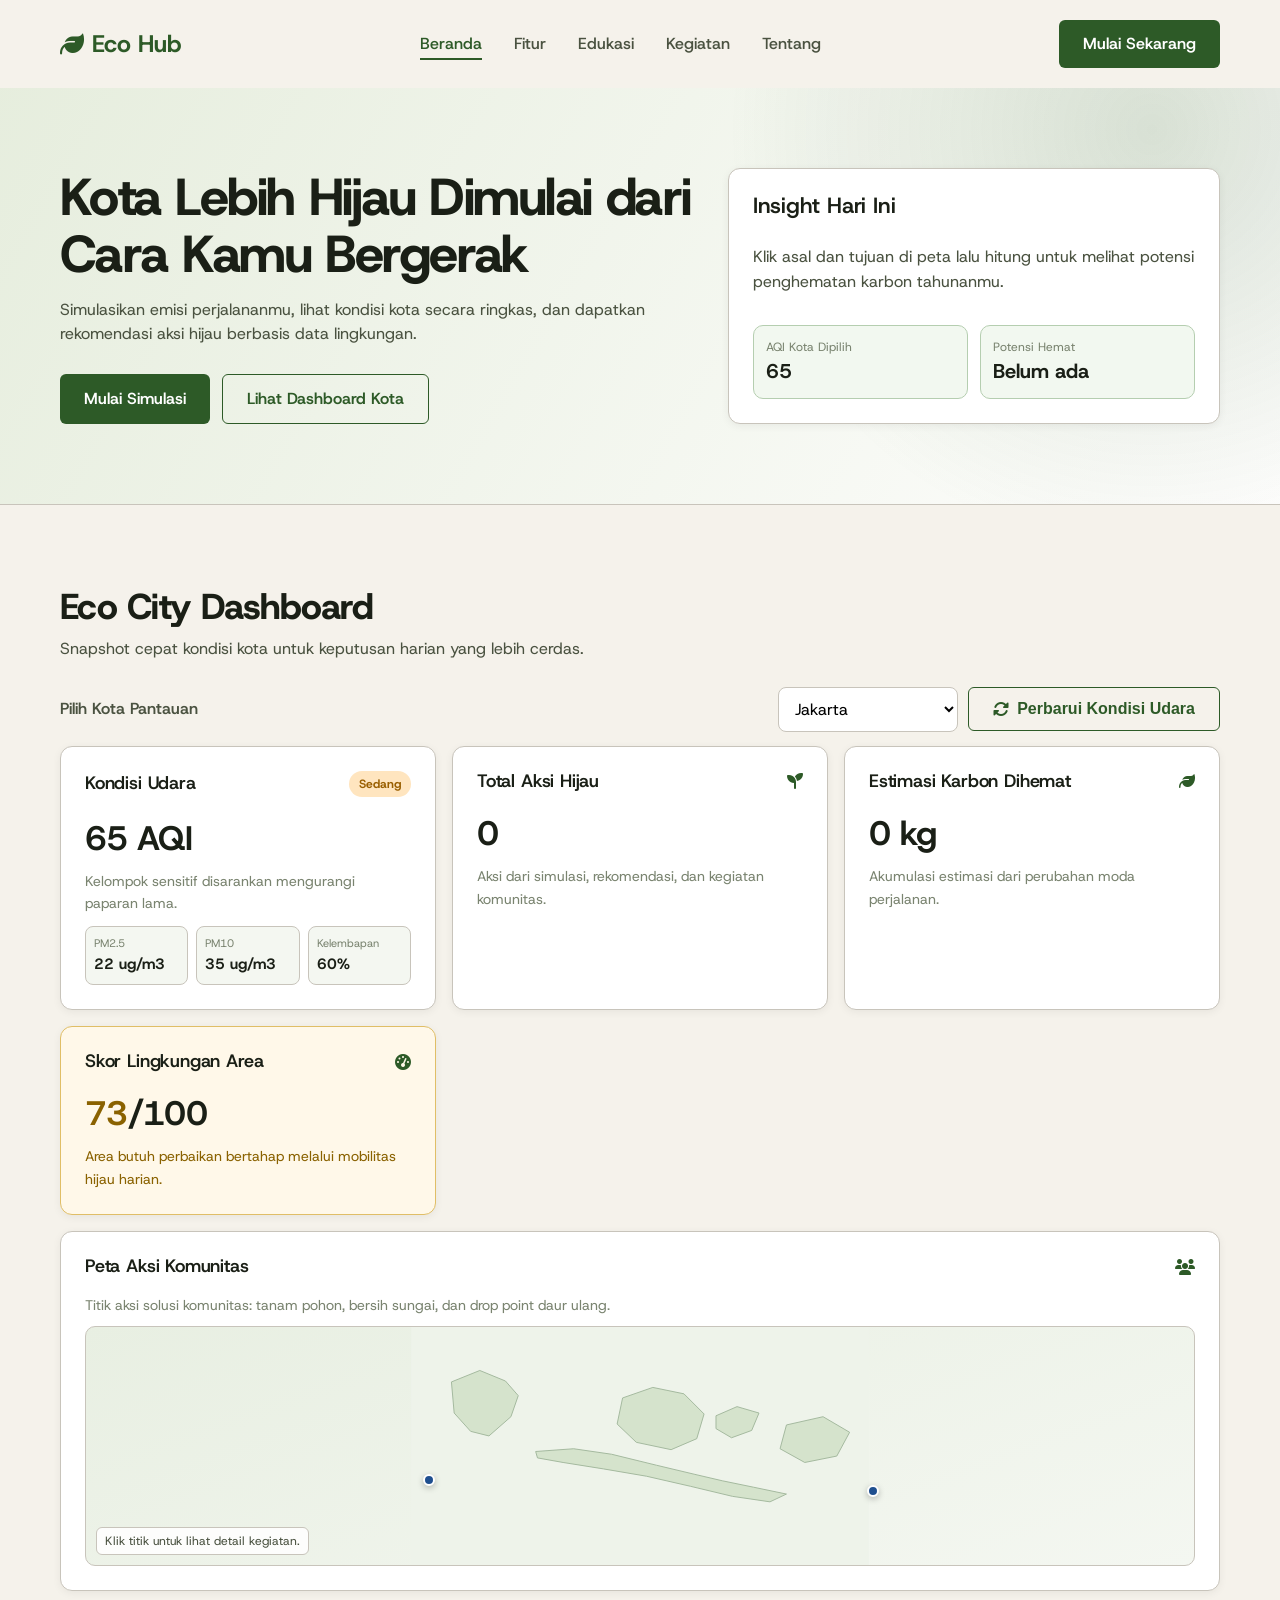
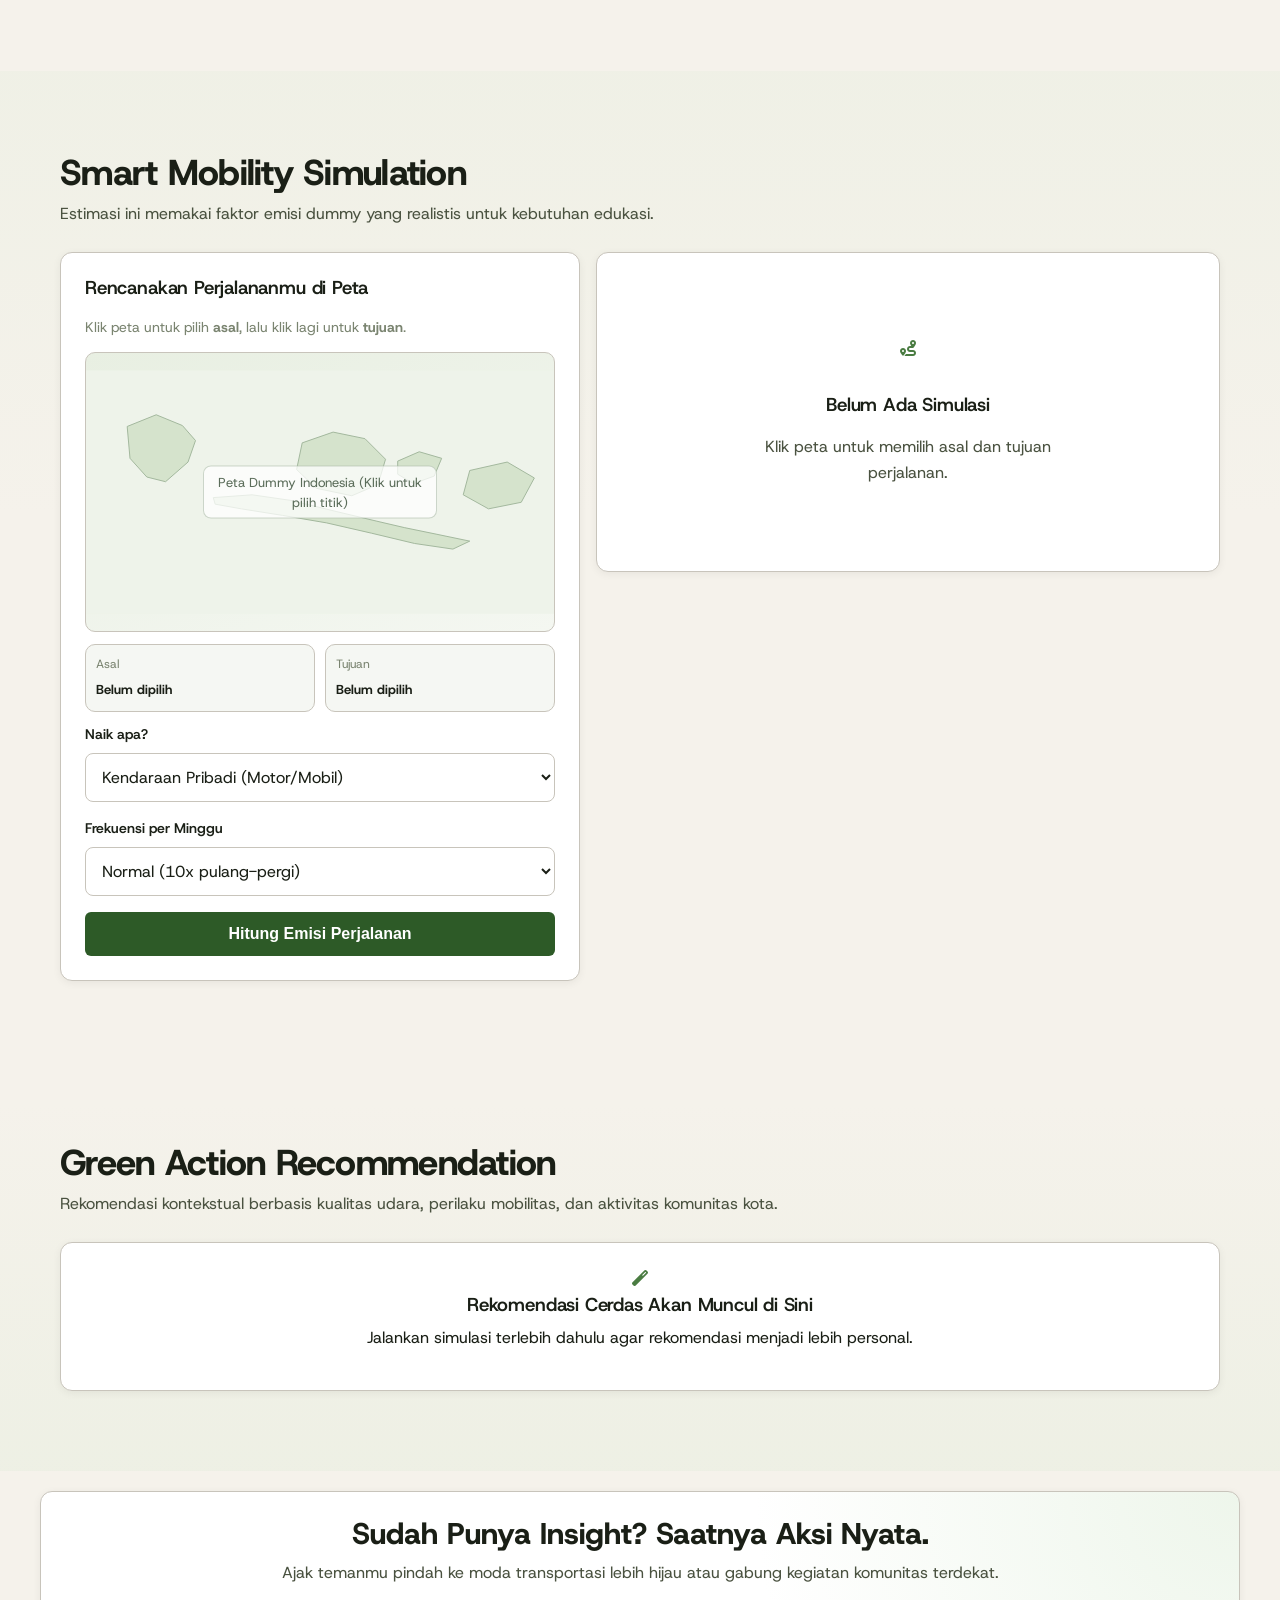
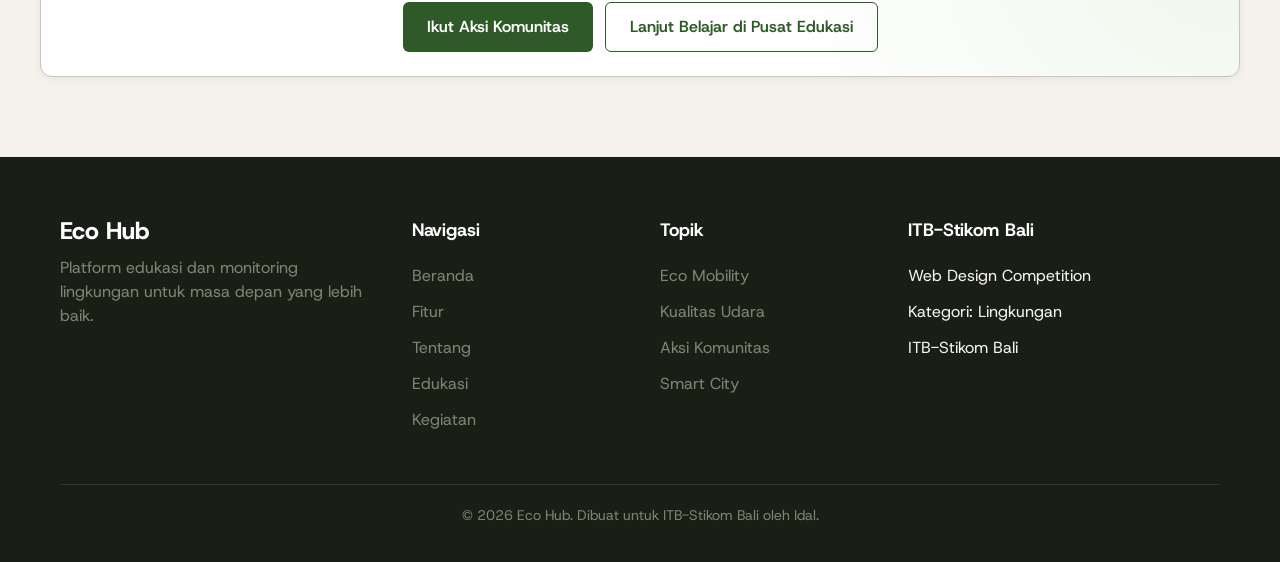
==== commit b0ab2b21: "komat komit" ====
--- a/index.html
+++ b/index.html
@@ -25,7 +25,7 @@
     <nav class="navbar">
       <div class="container nav-container">
         <a href="index.html" class="nav-brand">
-          <i class="fas fa-leaf" color="var(--color-green-primary)"></i>
+          <i class="fa-solid fa-leaf" color="var(--color-green-primary)"></i>
           Eco Hub
         </a>
 
@@ -92,7 +92,7 @@
     <section id="city-dashboard" class="section">
       <div class="container">
         <div class="section-head fade-up">
-          <h2>Eco Smart City Dashboard</h2>
+          <h2>Eco City Dashboard</h2>
           <p>Snapshot cepat kondisi kota untuk keputusan harian yang lebih cerdas.</p>
         </div>
 
@@ -122,7 +122,7 @@
               <option value="Manado">Manado</option>
             </select>
             <button id="refresh-dashboard-aqi" class="btn btn-outline" type="button">
-              <i class="fas fa-sync-alt" size="16" aria-hidden="true"></i>
+              <i class="fa-solid fa-sync-alt" size="16" aria-hidden="true"></i>
               <span class="btn-label">Perbarui Kondisi Udara</span>
             </button>
           </div>
@@ -159,7 +159,7 @@
           <article class="city-widget card dashboard-card-actions fade-up" style="animation-delay: 0.25s">
             <div class="widget-head">
               <h3>Total Aksi Hijau</h3>
-              <i class="fas fa-seedling"></i>
+              <i class="fa-solid fa-seedling"></i>
             </div>
             <div class="widget-value" id="dashboard-actions">0</div>
             <p class="widget-note">Aksi dari simulasi, rekomendasi, dan kegiatan komunitas.</p>
@@ -168,7 +168,7 @@
           <article class="city-widget card dashboard-card-saved mobile-more-item fade-up" style="animation-delay: 0.3s">
             <div class="widget-head">
               <h3>Estimasi Karbon Dihemat</h3>
-              <i class="fas fa-leaf"></i>
+              <i class="fa-solid fa-leaf"></i>
             </div>
             <div class="widget-value"><span id="dashboard-saved">0</span> kg</div>
             <p class="widget-note">Akumulasi estimasi dari perubahan moda perjalanan.</p>
@@ -177,7 +177,7 @@
           <article class="city-widget card dashboard-card-score fade-up" style="animation-delay: 0.35s">
             <div class="widget-head">
               <h3>Skor Lingkungan Area</h3>
-              <i class="fas fa-tachometer-alt"></i>
+              <i class="fa-solid fa-tachometer-alt"></i>
             </div>
             <div class="widget-value"><span id="area-score">--</span>/100</div>
             <p id="area-score-note" class="widget-note">Menunggu data AQI area.</p>
@@ -186,7 +186,7 @@
           <article class="city-widget card action-map-widget mobile-more-item fade-up" style="animation-delay: 0.4s">
             <div class="widget-head">
               <h3>Peta Aksi Komunitas</h3>
-              <i class="fas fa-users"></i>
+              <i class="fa-solid fa-users"></i>
             </div>
             <p class="widget-note">Titik aksi solusi komunitas: tanam pohon, bersih sungai, dan drop point daur ulang.</p>
             <div id="community-action-map" class="community-action-map" aria-label="Peta aksi komunitas"></div>
@@ -248,7 +248,7 @@
 
           <div class="mobility-result-col">
             <article id="mobility-empty" class="card empty-state fade-up" style="animation-delay: 0.1s">
-              <i class="fas fa-route"></i>
+              <i class="fa-solid fa-route"></i>
               <h3>Belum Ada Simulasi</h3>
               <p>Isi parameter perjalanan untuk melihat perbandingan emisi dan insight personal.</p>
             </article>
@@ -310,7 +310,7 @@
 
         <div id="recommendation-grid" class="recommendation-grid">
           <article class="card recommendation-empty fade-up">
-            <i class="fas fa-magic"></i>
+            <i class="fa-solid fa-magic"></i>
             <h3>Rekomendasi Cerdas Akan Muncul di Sini</h3>
             <p>Jalankan simulasi terlebih dahulu agar rekomendasi menjadi lebih personal.</p>
           </article>
--- a/css/main.css
+++ b/css/main.css
@@ -1,4 +1,4 @@
-@import url("https://cdnjs.cloudflare.com/ajax/libs/font-awesome/5.15.1/css/all.min.css");
+@import url("https://cdnjs.cloudflare.com/ajax/libs/font-awesome/6.5.2/css/all.min.css");
 
 :root {
   /* Backgrounds */
--- a/css/components.css
+++ b/css/components.css
@@ -16,6 +16,10 @@
 
 .btn-primary {
   background-color: var(--color-green-primary);
+  color: var(--color-white);
+}
+
+.hero-head .btn.btn-primary i {
   color: var(--color-white);
 }
 
--- a/css/pages/mobility.css
+++ b/css/pages/mobility.css
@@ -157,6 +157,10 @@
   border-radius: 10px;
   overflow: hidden;
   margin-top: 10px;
+}
+
+.community-action-map .fallback-map-title {
+  display: none;
 }
 
 .fallback-map-ui {
@@ -924,6 +928,10 @@
     display: none;
   }
 
+  .dashboard-grid .action-map-widget.mobile-more-item {
+    display: block;
+  }
+
   .dashboard-grid .dashboard-more-toggle[open] ~ .mobile-more-item {
     display: block;
   }
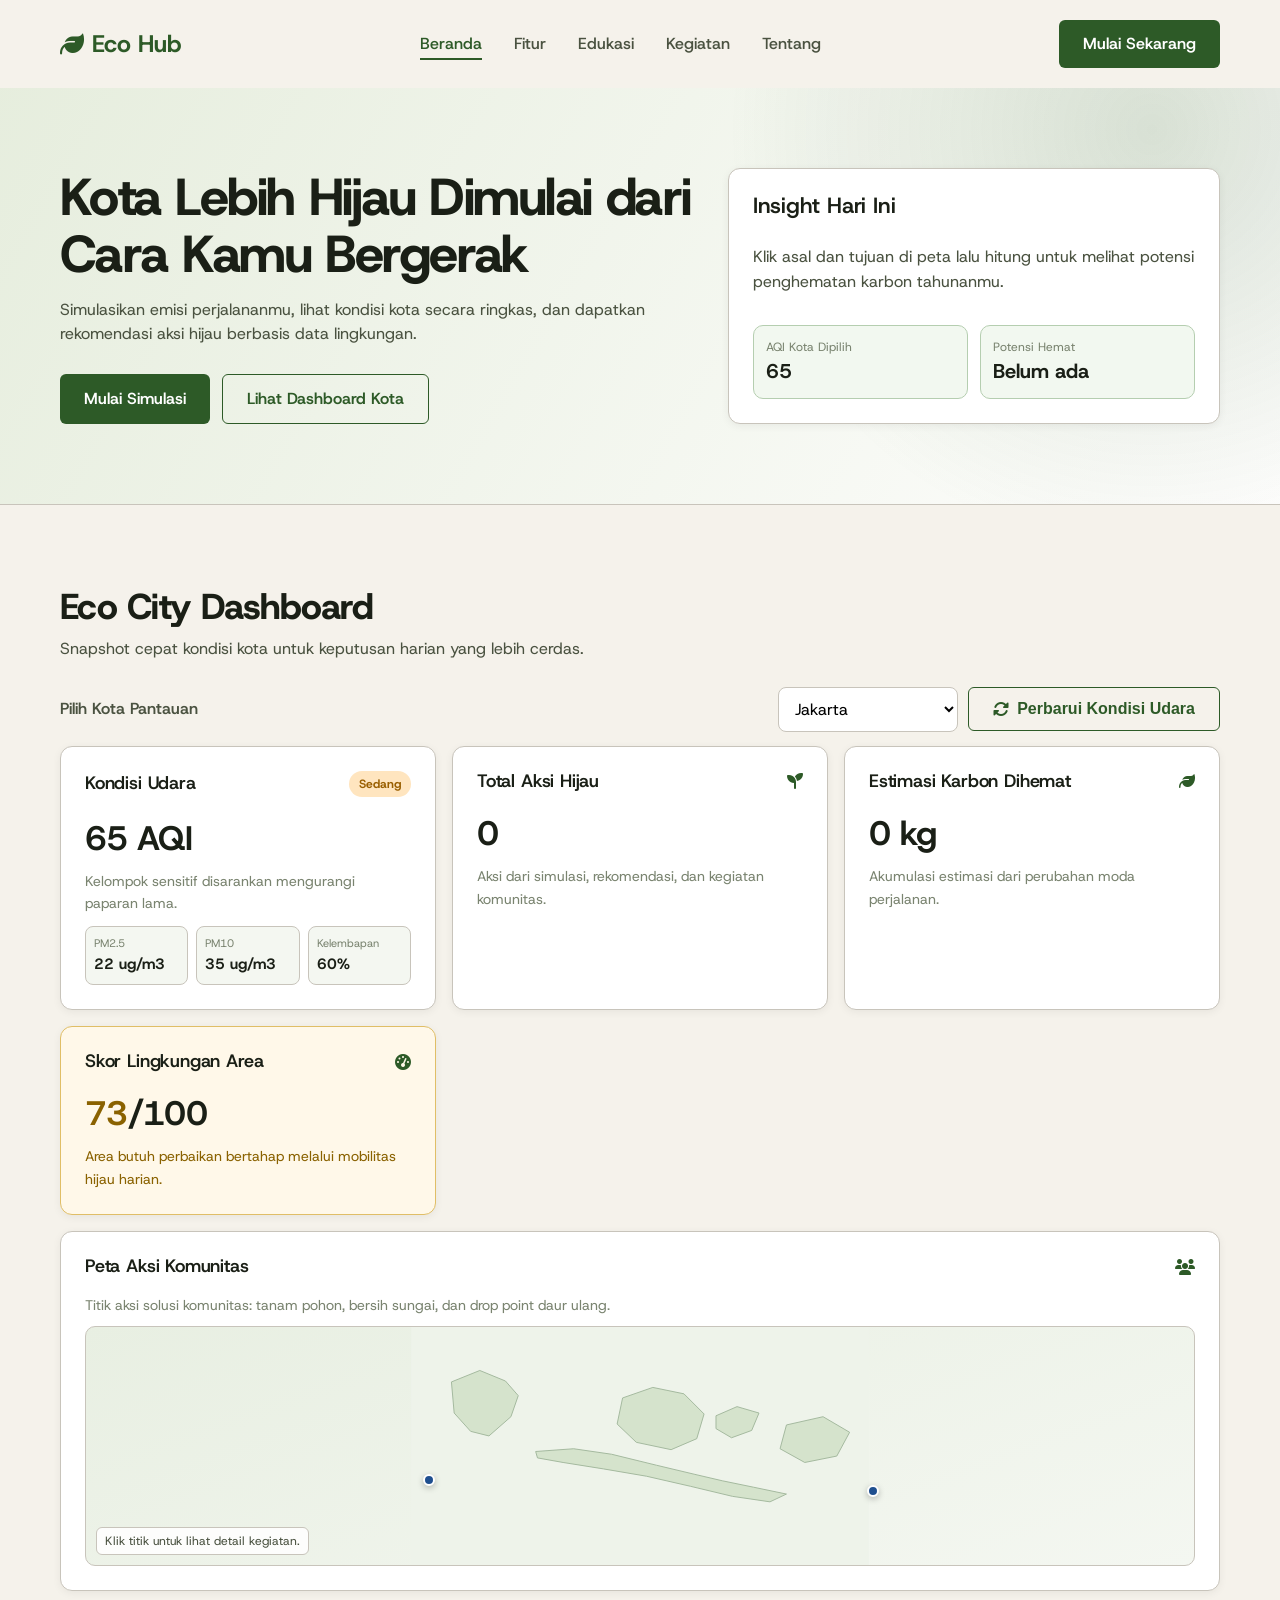
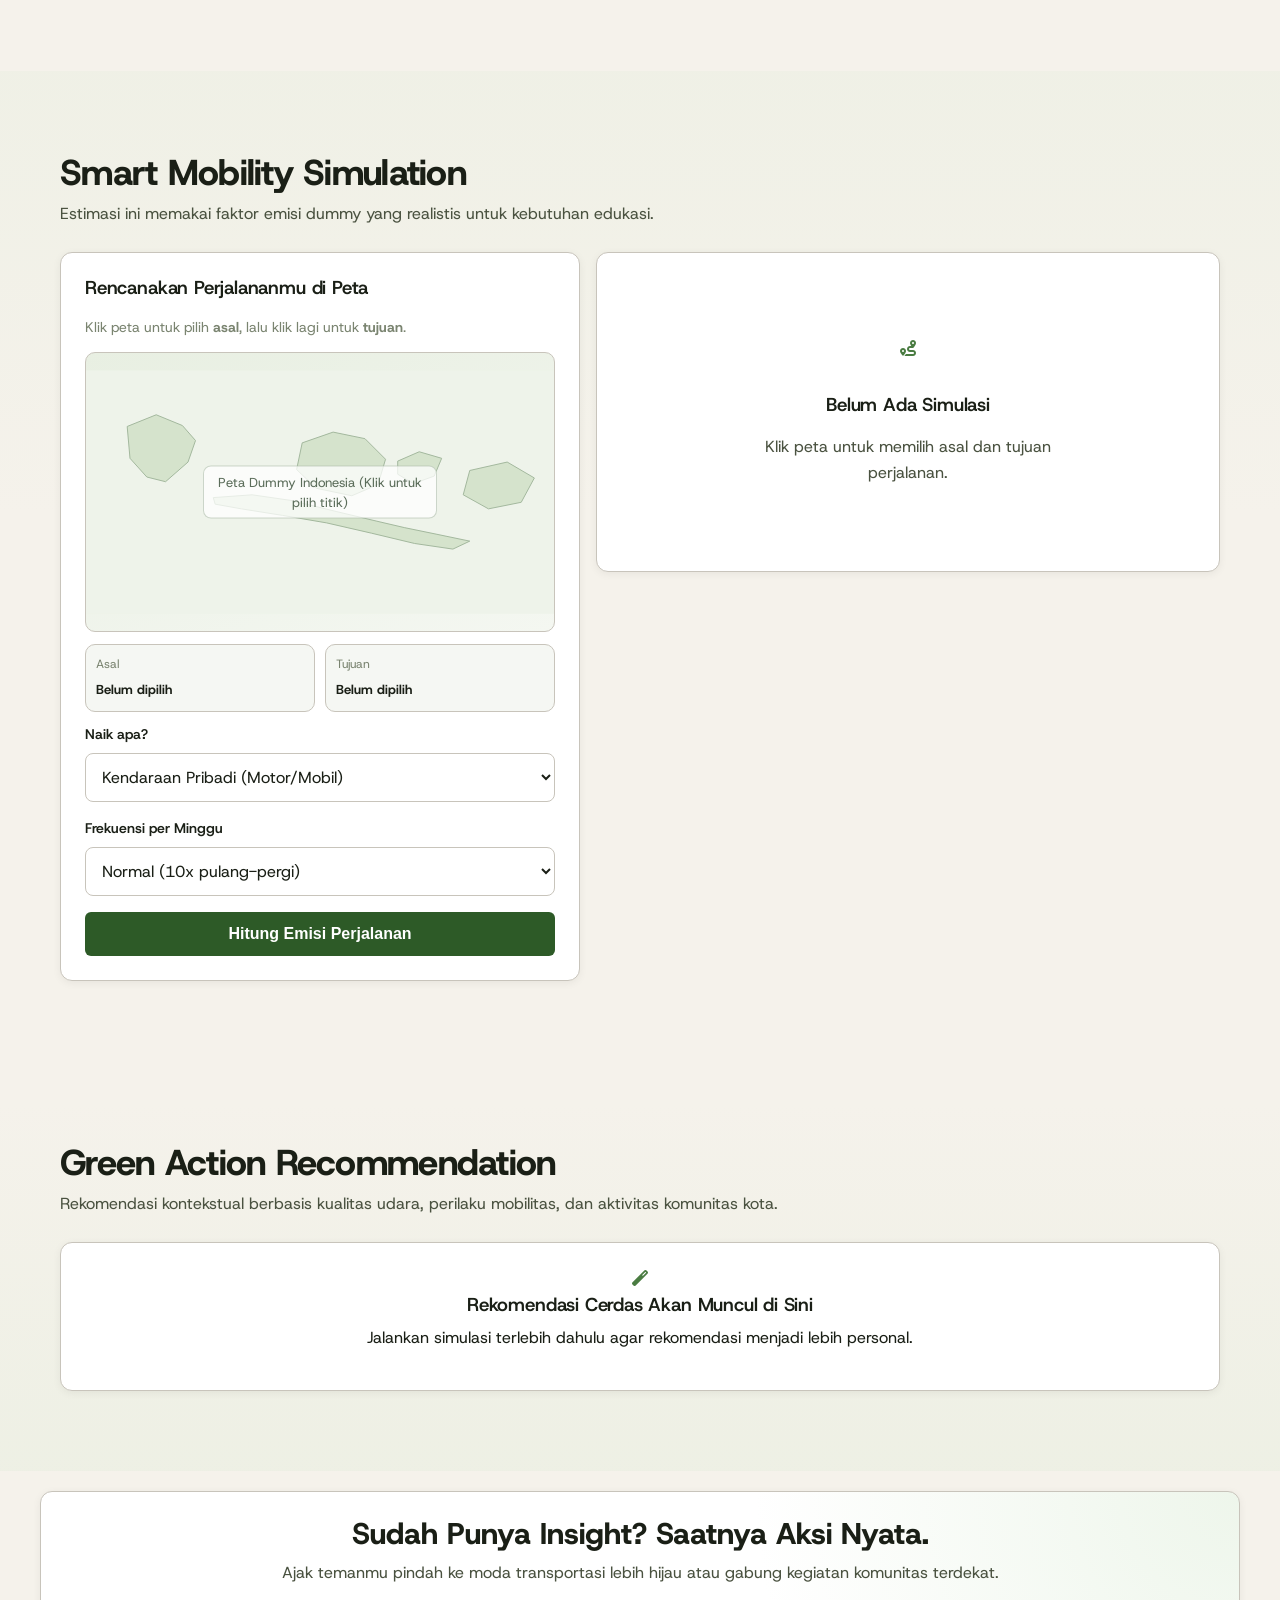
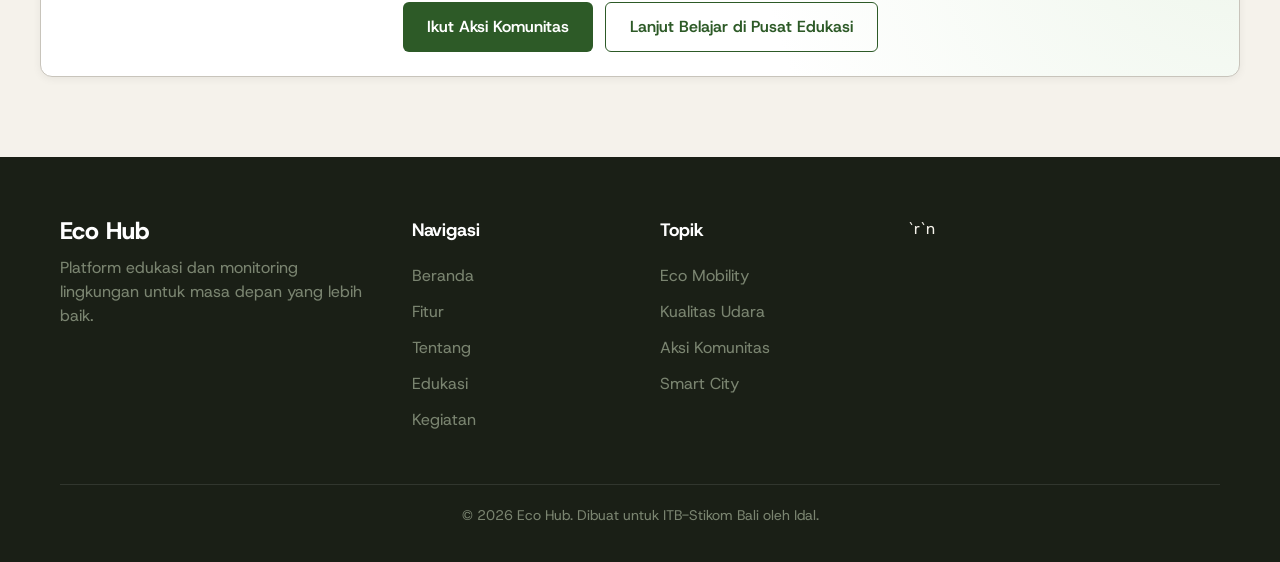
==== commit e2f991ec: "Deleting other footer" ====
--- a/index.html
+++ b/index.html
@@ -361,17 +361,7 @@
               <li><a href="#">Aksi Komunitas</a></li>
               <li><a href="#">Smart City</a></li>
             </ul>
-          </div>
-
-          <div class="footer-links">
-            <div class="footer-heading">ITB-Stikom Bali</div>
-            <ul>
-              <li>Web Design Competition</li>
-              <li>Kategori: Lingkungan</li>
-              <li>ITB-Stikom Bali</li>
-            </ul>
-          </div>
-        </div>
+          </div>`r`n</div>
 
         <div class="footer-bottom">
           <p>&copy; 2026 Eco Hub. Dibuat untuk ITB-Stikom Bali oleh Idal.</p>
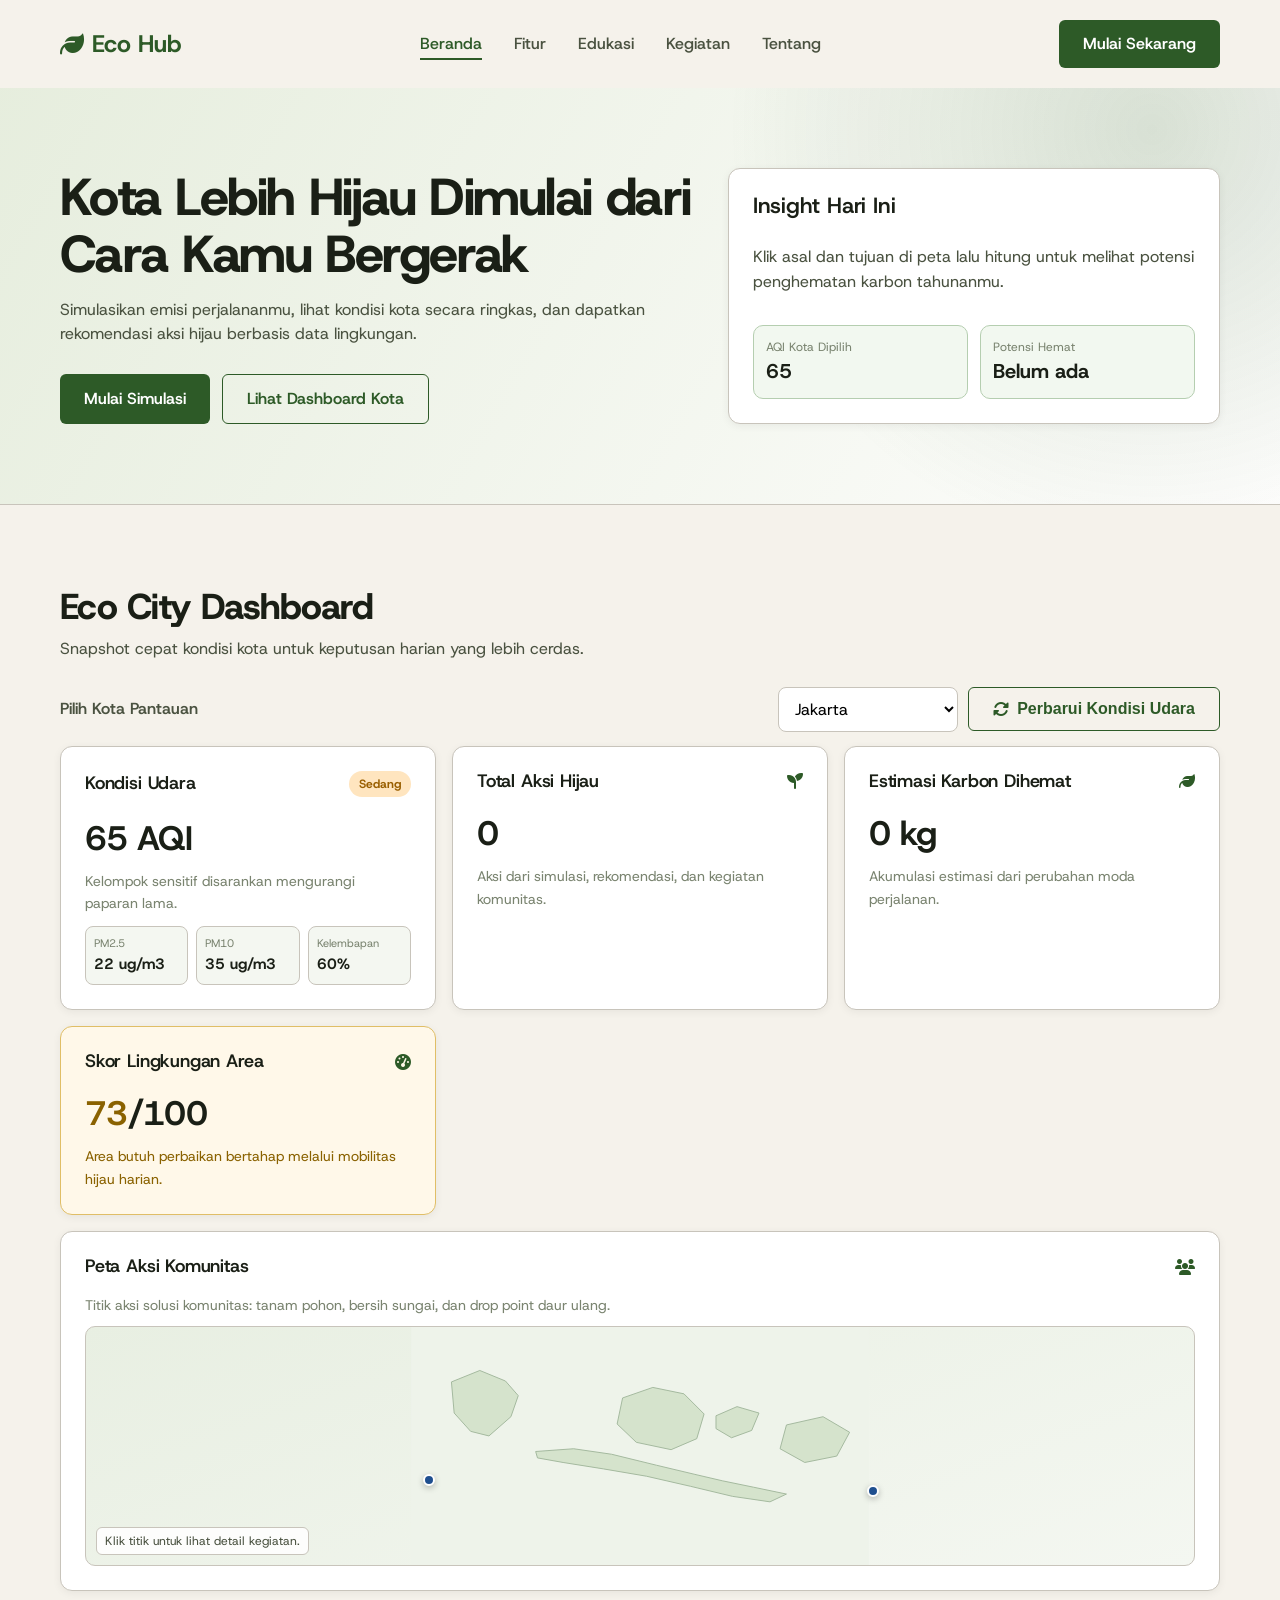
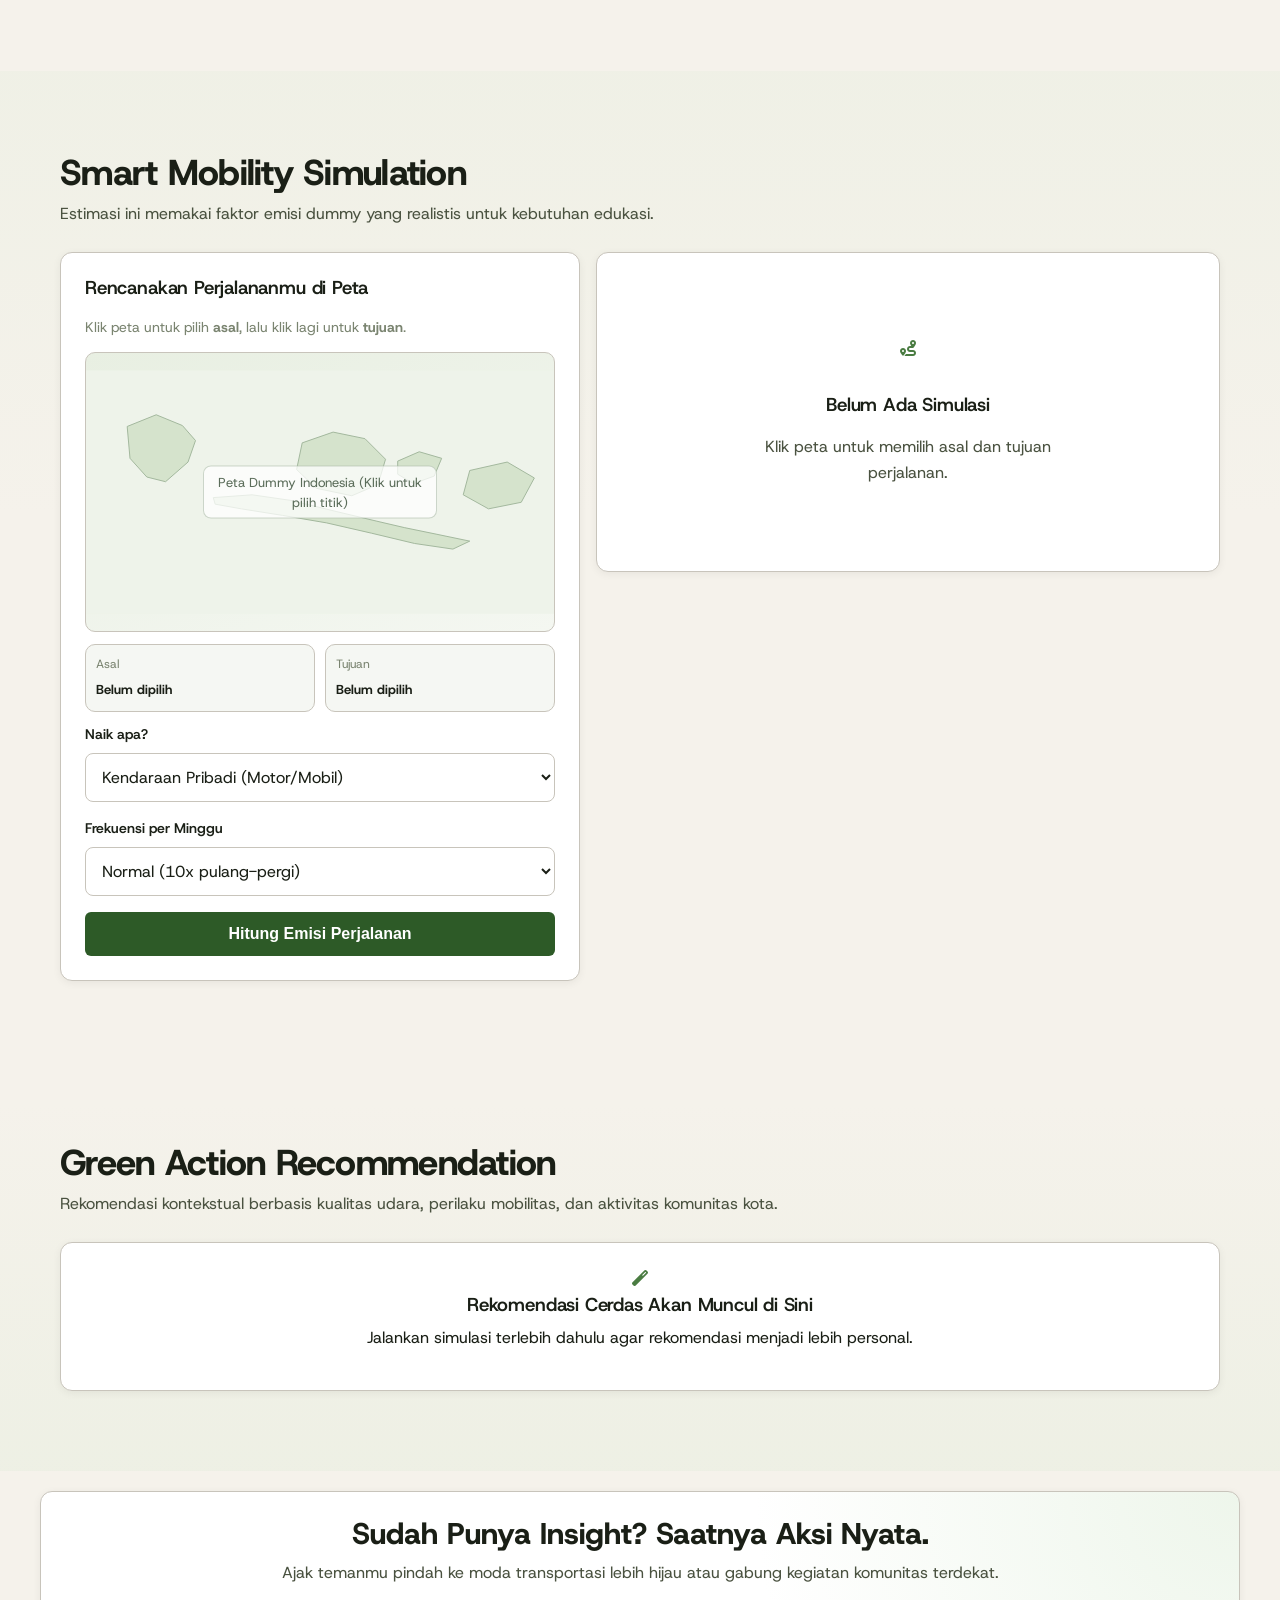
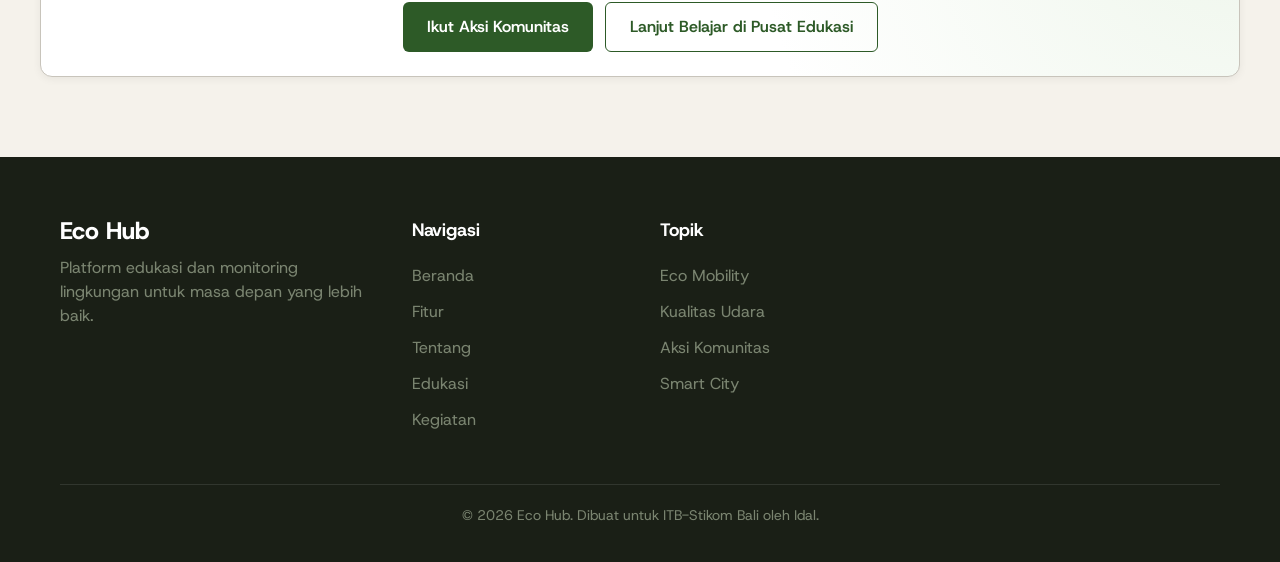
==== commit 3c60298e: "komat komit" ====
--- a/index.html
+++ b/index.html
@@ -361,7 +361,7 @@
               <li><a href="#">Aksi Komunitas</a></li>
               <li><a href="#">Smart City</a></li>
             </ul>
-          </div>`r`n</div>
+          </div></div>
 
         <div class="footer-bottom">
           <p>&copy; 2026 Eco Hub. Dibuat untuk ITB-Stikom Bali oleh Idal.</p>
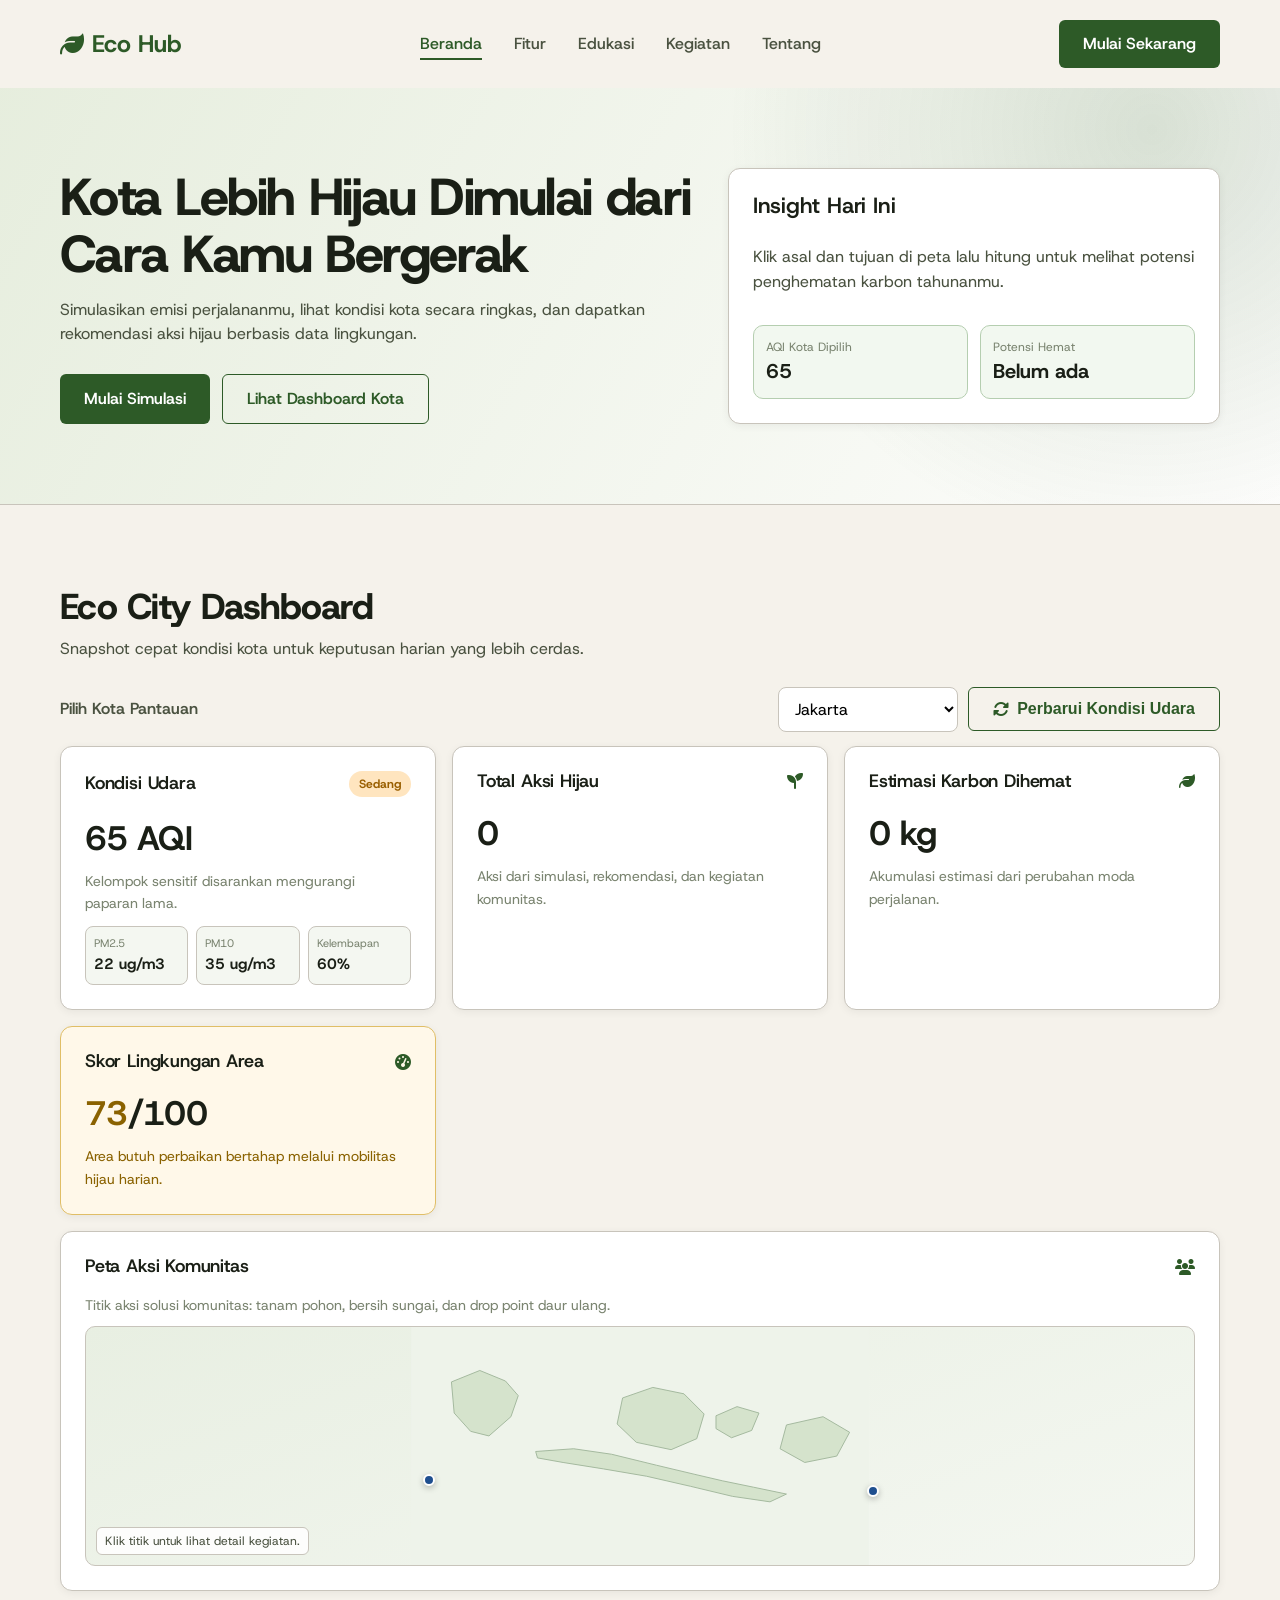
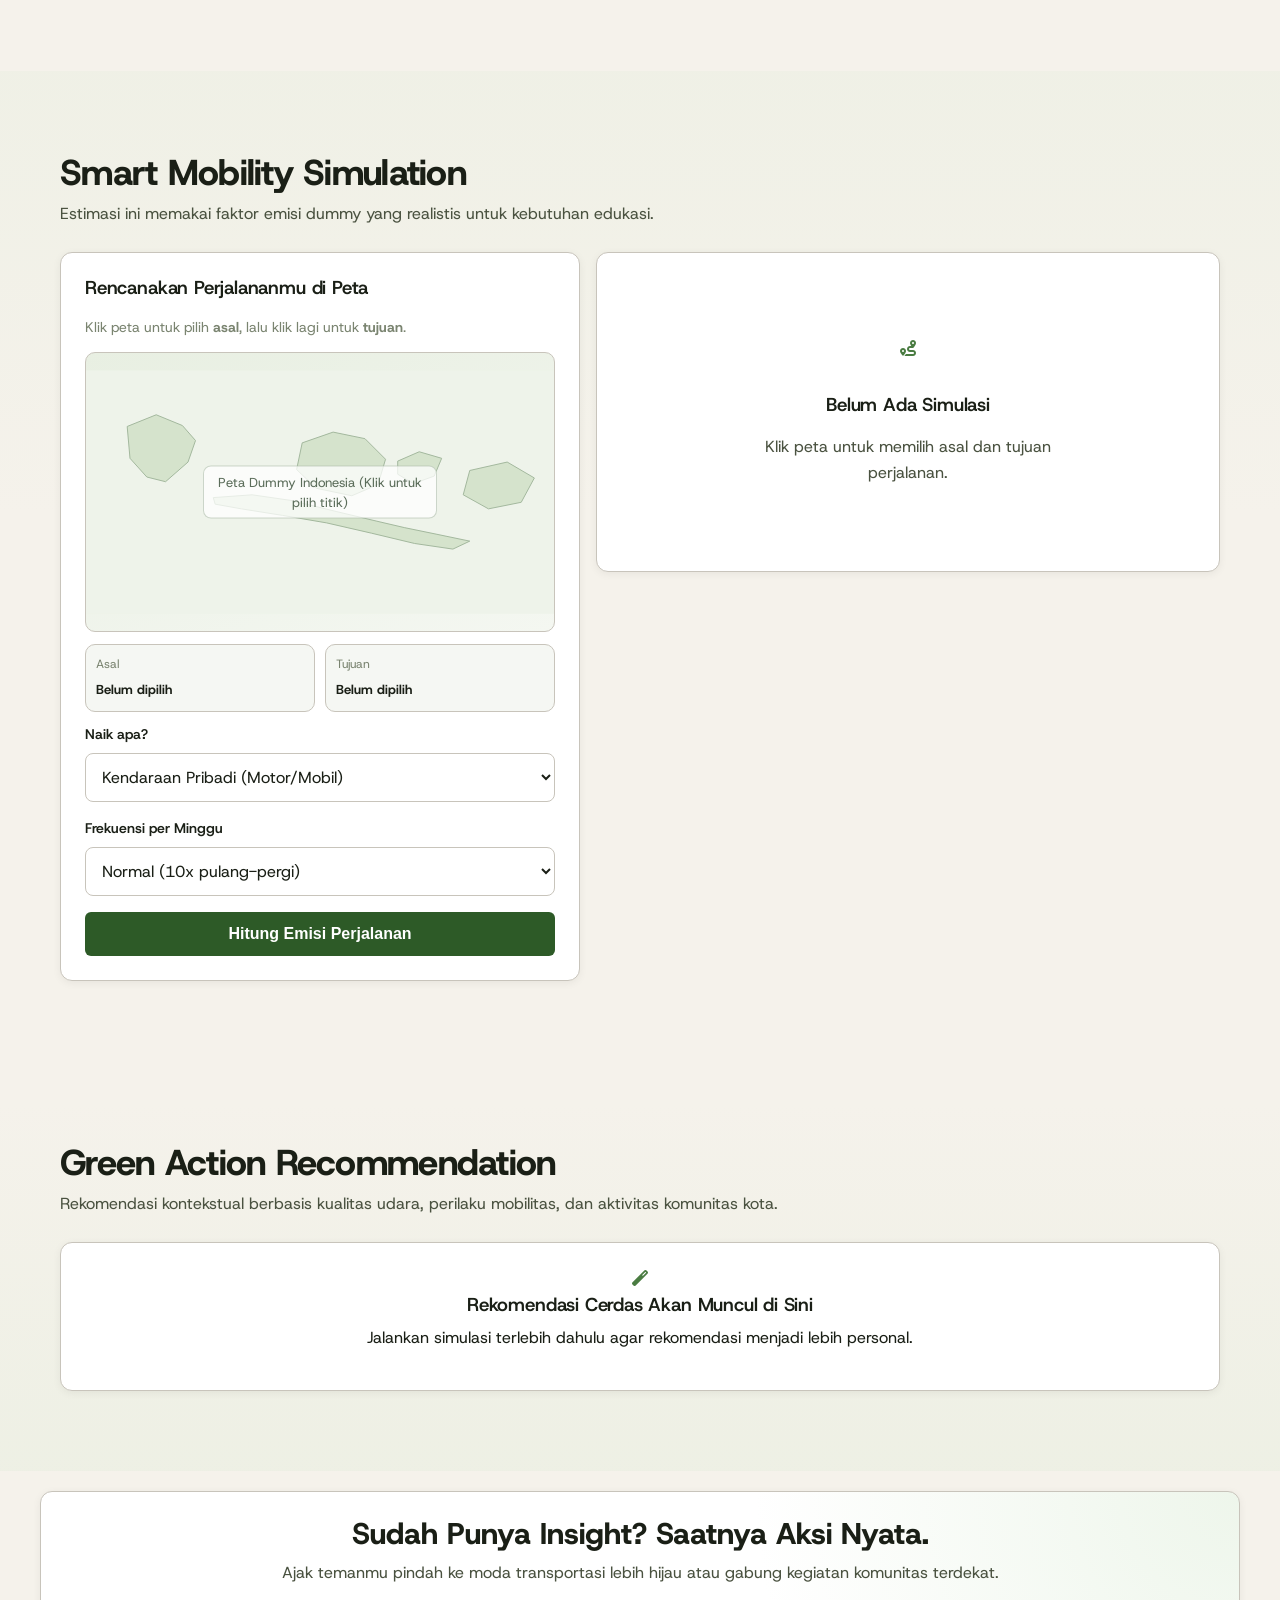
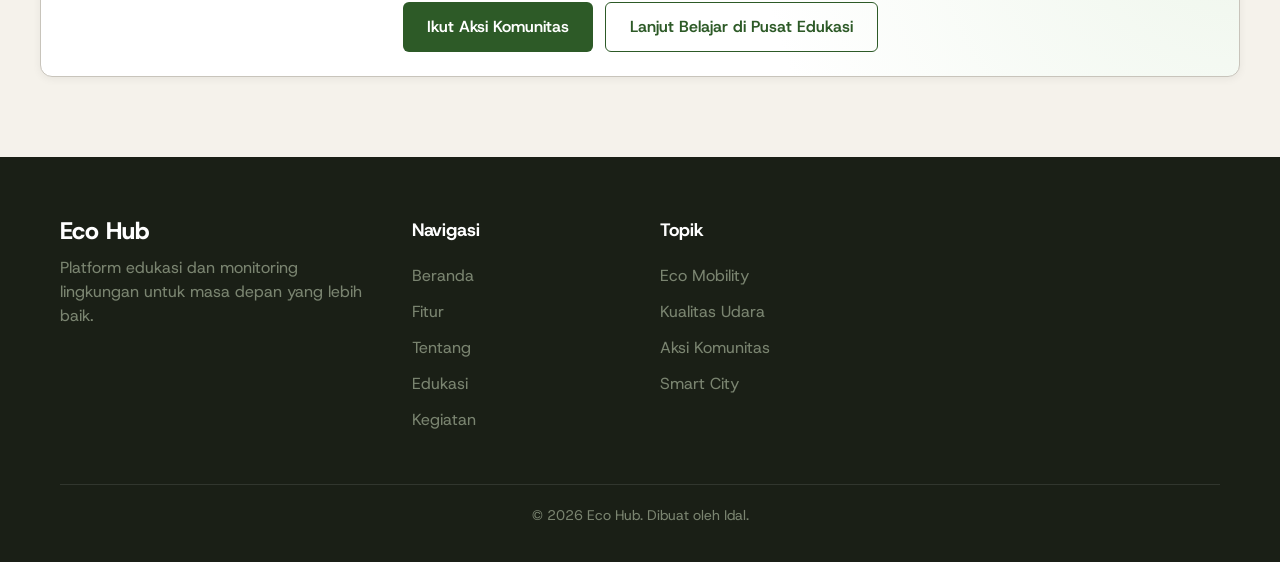
==== commit be21c7b8: "kimot" ====
--- a/index.html
+++ b/index.html
@@ -364,7 +364,7 @@
           </div></div>
 
         <div class="footer-bottom">
-          <p>&copy; 2026 Eco Hub. Dibuat untuk ITB-Stikom Bali oleh Idal.</p>
+          <p>&copy; 2026 Eco Hub. Dibuat oleh Idal.</p>
         </div>
       </div>
     </footer>
